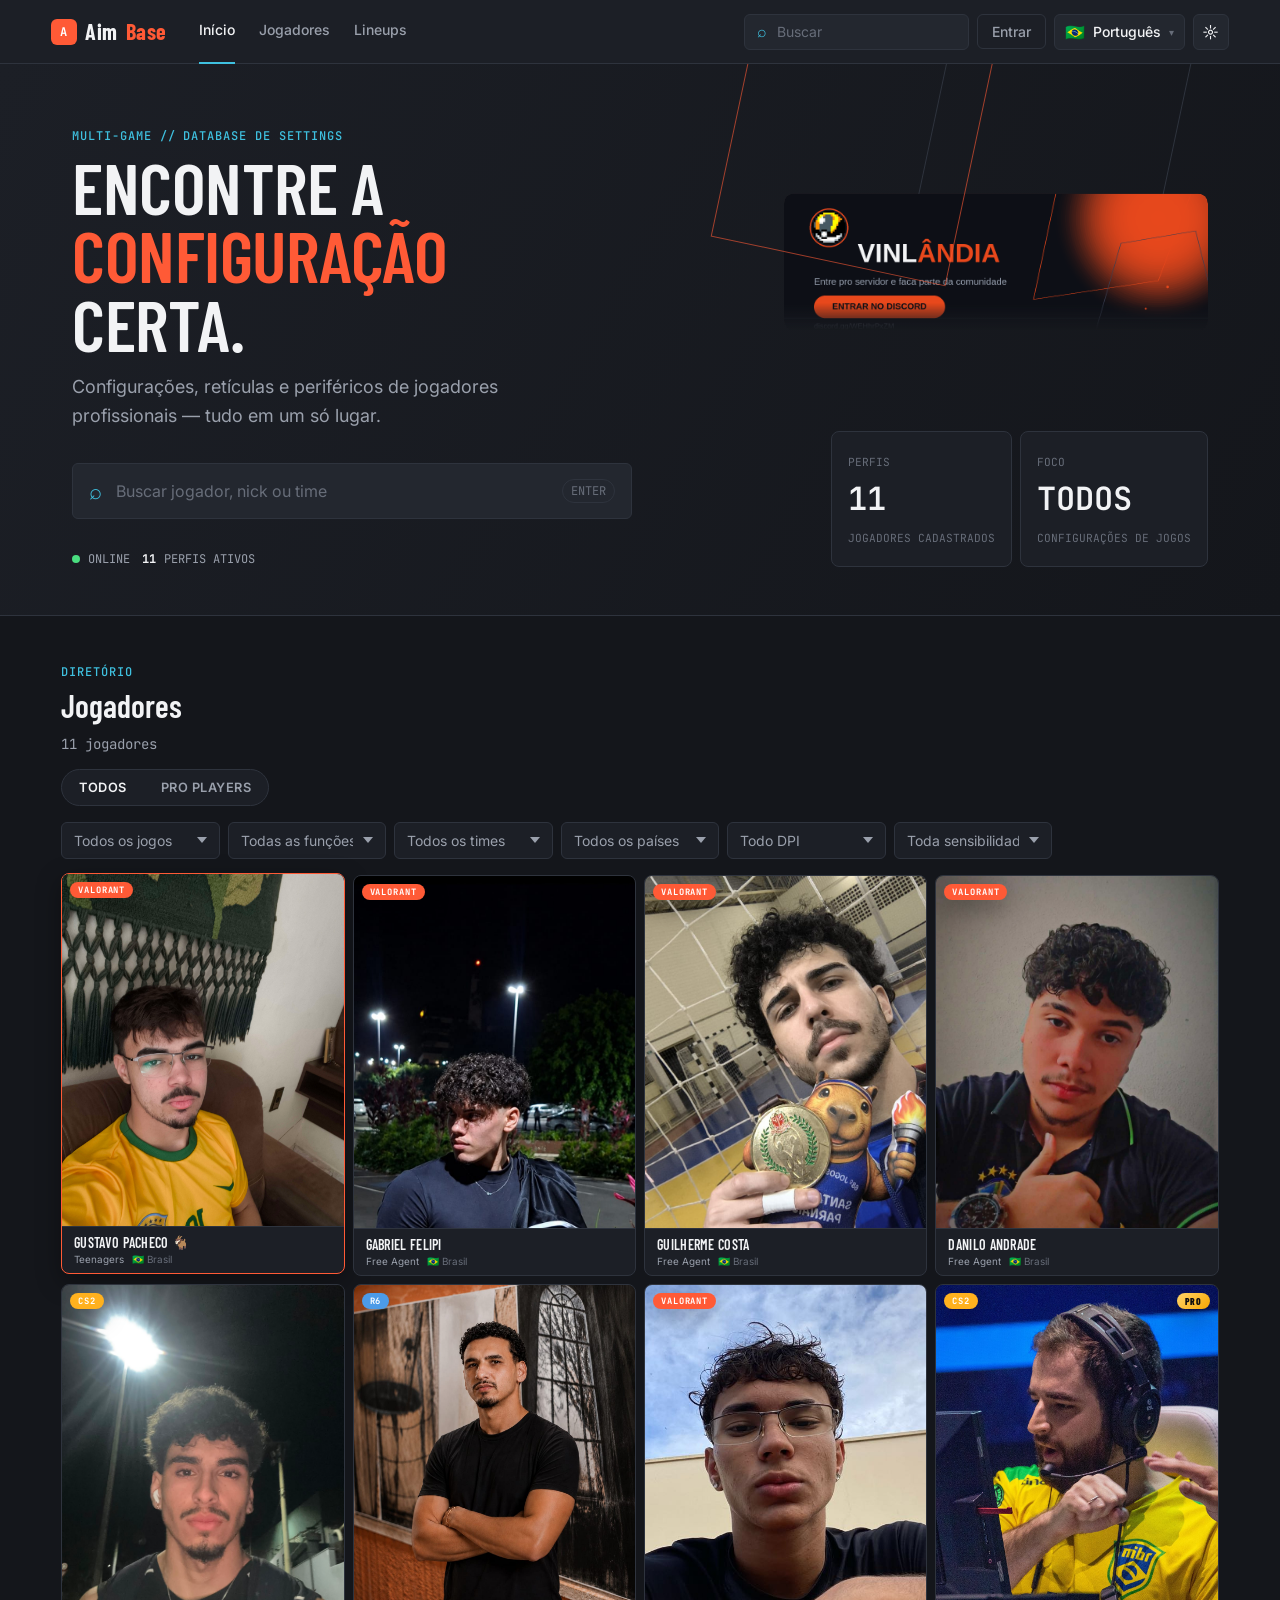
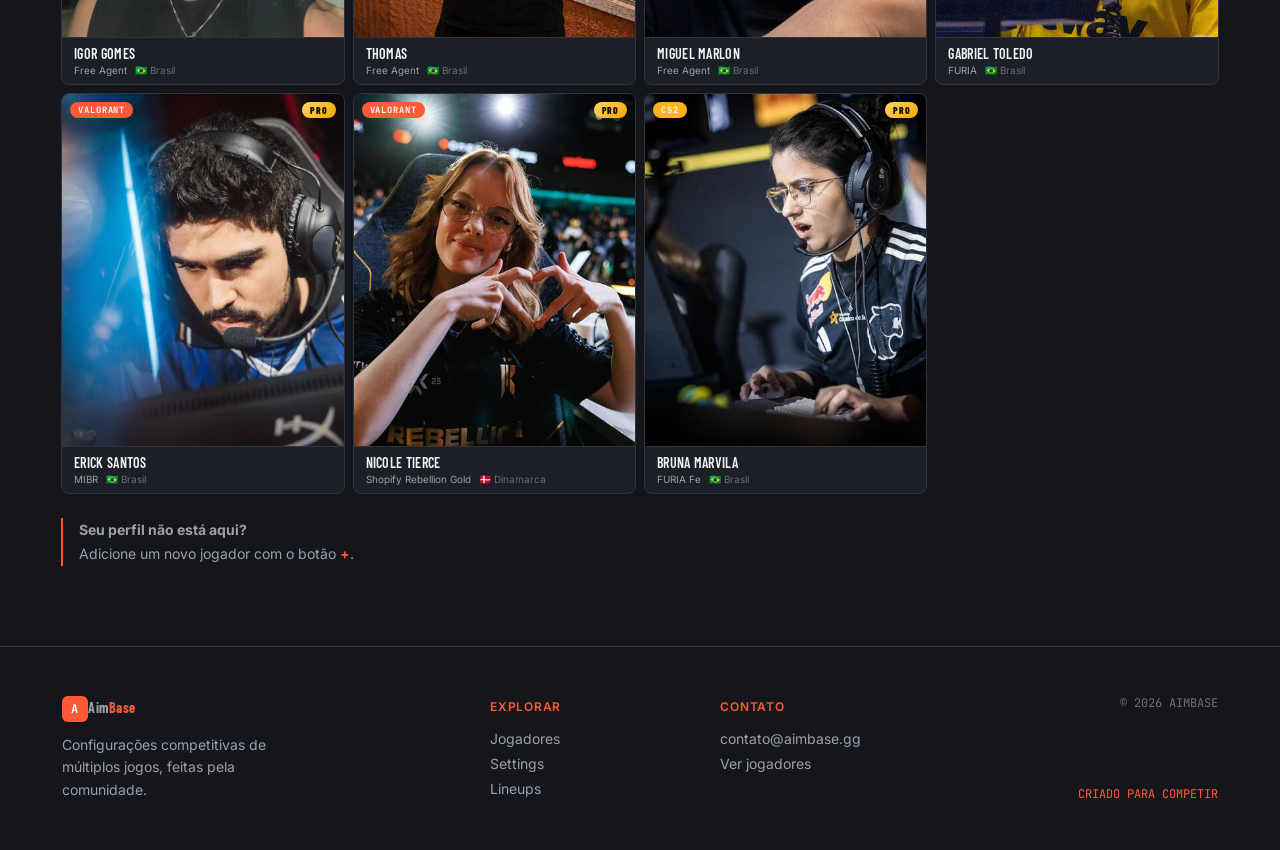
==== index.html @ a7dfc6b7 "seo: metadados sociais, favicon, robots e sitemap - descricao, Open Graph e Twitter Card nas tres pa" ====
<!doctype html>
<html lang="pt-BR">

<head>
  <meta charset="utf-8">
  <meta name="viewport" content="width=device-width, initial-scale=1">
  <title data-i18n="page.indexTitle">AimBase — Configurações</title>
  <meta name="description" content="Configurações, retículas e periféricos dos principais jogadores de VALORANT, CS2 e Rainbow Six, reunidos pela comunidade.">
  <meta name="theme-color" content="#14161B">
  <link rel="icon" href="assets/favicon.svg" type="image/svg+xml">
  <link rel="canonical" href="https://aimbase.gg/">
  <meta property="og:type" content="website">
  <meta property="og:site_name" content="AimBase">
  <meta property="og:title" content="AimBase — Configurações competitivas">
  <meta property="og:description" content="Configurações, retículas e periféricos dos principais jogadores de VALORANT, CS2 e Rainbow Six.">
  <meta property="og:url" content="https://aimbase.gg/">
  <meta property="og:image" content="https://aimbase.gg/assets/final.png">
  <meta name="twitter:card" content="summary_large_image">
  <meta name="twitter:title" content="AimBase — Configurações competitivas">
  <meta name="twitter:description" content="Configurações, retículas e periféricos dos principais jogadores de VALORANT, CS2 e Rainbow Six.">
  <meta name="twitter:image" content="https://aimbase.gg/assets/final.png">
  <link rel="preconnect" href="https://fonts.googleapis.com">
  <link rel="preconnect" href="https://fonts.gstatic.com" crossorigin>
  <link
    href="https://fonts.googleapis.com/css2?family=Barlow+Condensed:wght@500;600;700&family=Inter:wght@400;500;600;700;800&family=JetBrains+Mono:wght@400;500;600&display=swap"
    rel="stylesheet">
  <link rel="stylesheet" href="assets/css/tokens.css">
  <link rel="stylesheet" href="assets/css/base.css">
  <link rel="stylesheet" href="assets/css/layout.css">
  <link rel="stylesheet" href="assets/css/components/buttons.css">
  <link rel="stylesheet" href="assets/css/components/forms.css">
  <link rel="stylesheet" href="assets/css/components/player-card.css">
  <link rel="stylesheet" href="assets/css/components/filters.css">
  <link rel="stylesheet" href="assets/css/components/profile-hero.css">
  <link rel="stylesheet" href="assets/css/components/comments.css">
  <link rel="stylesheet" href="assets/css/components/utility.css">
  <link rel="stylesheet" href="assets/css/components/player-card-fifa.css">
  <link rel="stylesheet" href="assets/css/pages/index.css">
  <link rel="stylesheet" href="assets/css/responsive.css">
  <link rel="stylesheet" href="assets/css/language-switcher.css">
</head>

<body data-page="home" class="dark">
  <header class="site-header">
    <a class="logo" href="#"><span class="logo-dot">A</span>Aim<span>Base</span></a>
    <nav class="top-nav" aria-label="Navegação principal"><a class="active" href="#inicio" data-i18n="nav.home">Início</a><a
        href="#players" data-i18n="nav.players">Jogadores</a><a href="lineups.html" data-i18n="nav.lineups">Lineups</a></nav>
    <div class="header-tools">
      <label class="header-search"><span>⌕</span><input id="playerSearch" type="search"
          data-i18n-placeholder="search.headerPlaceholder" data-i18n-aria-label="search.headerAria" placeholder="Buscar"
          aria-label="Buscar jogador"></label>
      <button class="auth-trigger" id="authTrigger" type="button" data-i18n="auth.login">Entrar</button>
      <button class="auth-logout" id="authLogout" type="button" data-i18n="auth.logout" hidden>Sair</button>
      <div class="lang-switcher" data-lang-switcher>
        <button class="lang-current" type="button" aria-haspopup="listbox" aria-expanded="false"
          data-i18n-aria-label="lang.label" aria-label="Selecionar idioma">
          <span class="lang-flag" aria-hidden="true">🇧🇷</span>
          <span class="lang-name">Português</span>
          <span class="lang-caret" aria-hidden="true">▾</span>
        </button>
        <ul class="lang-menu" role="listbox" data-i18n-aria-label="lang.menuLabel" aria-label="Idiomas disponíveis">
          <li role="none"><button class="lang-option is-active" type="button" role="option" aria-selected="true" data-lang="pt-BR"><span class="lang-flag" aria-hidden="true">🇧🇷</span>Português</button></li>
          <li role="none"><button class="lang-option" type="button" role="option" aria-selected="false" data-lang="en"><span class="lang-flag" aria-hidden="true">🇺🇸</span>English</button></li>
          <li role="none"><button class="lang-option" type="button" role="option" aria-selected="false" data-lang="es"><span class="lang-flag" aria-hidden="true">🇪🇸</span>Español</button></li>
          <li role="none"><button class="lang-option" type="button" role="option" aria-selected="false" data-lang="fr"><span class="lang-flag" aria-hidden="true">🇫🇷</span>Français</button></li>
          <li role="none"><button class="lang-option" type="button" role="option" aria-selected="false" data-lang="de"><span class="lang-flag" aria-hidden="true">🇩🇪</span>Deutsch</button></li>
        </ul>
      </div>
      <button class="theme-toggle" id="themeToggle" type="button" data-i18n-aria-label="theme.label"
        aria-label="Alternar tema">◐</button>
    </div>
  </header>

  <section class="home-hero" id="inicio">
    <div class="hero-mark hero-mark-one"></div>
    <div class="hero-mark hero-mark-two"></div>
    <div class="home-copy">
      <p class="kicker" data-i18n="hero.kicker">MULTI-GAME // DATABASE DE SETTINGS</p>
      <h1><span data-i18n="hero.title.line1">ENCONTRE A</span><br><em data-i18n="hero.title.line2">CONFIGURAÇÃO</em><br><span data-i18n="hero.title.line3">CERTA.</span></h1>
      <p class="home-description" data-i18n="hero.desc">Configurações, retículas e periféricos de jogadores profissionais — tudo em um só lugar.</p>
      <label class="hero-search" for="heroPlayerSearch">
        <span aria-hidden="true">⌕</span>
        <input id="heroPlayerSearch" type="search" data-i18n-placeholder="search.heroPlaceholder"
          data-i18n-aria-label="search.heroAria" placeholder="Buscar jogador, nick ou time"
          aria-label="Buscar perfil de jogador">
        <kbd>ENTER</kbd>
      </label>
    </div>
    <img class="hero-banner" src="assets/final.png" alt="" width="2040" height="660" decoding="async" fetchpriority="high">
    <div class="hero-status"><span class="status-dot"></span> <span data-i18n="hero.statusOnline">ONLINE</span> <b
        id="homePlayerCount">02</b> <span data-i18n="hero.statusProfiles">PERFIS ATIVOS</span></div>
    <div class="home-cards">
      <article><small data-i18n="hero.card.profiles">PERFIS</small><strong id="heroProfileCount">02</strong><span
          data-i18n="hero.card.profilesValue">JOGADORES CADASTRADOS</span>
      </article>
      <article><small data-i18n="hero.card.focus">FOCO</small><strong data-i18n="hero.card.games">ALL</strong><span
          data-i18n="hero.card.focusValue">CONFIGURAÇÕES DE JOGOS</span></article>
    </div>
  </section>

  <main class="layout" id="players">
    <aside class="directory">
      <div class="directory-head">
        <div>
          <p class="kicker" data-i18n="directory.kicker">DIRETÓRIO</p>
          <h2 data-i18n="directory.title">Jogadores</h2>
        </div><button class="add-player" id="openModal" type="button" data-i18n-aria-label="directory.addLabel"
          aria-label="Adicionar jogador">+</button>
      </div>
      <p class="directory-count" id="playerCount">1 jogador</p>
      <div class="pro-tabs" role="tablist" aria-label="Filtrar por categoria">
        <button class="pro-tab is-active" id="tabAll" type="button" data-pro="all" aria-selected="true"
          data-i18n="directory.tabs.all">Todos</button>
        <button class="pro-tab" id="tabPro" type="button" data-pro="pro" aria-selected="false"
          data-i18n="directory.tabs.pro">Pro Players</button>
      </div>
      <div class="player-filters"><select id="gameFilter" data-i18n-aria-label="filter.game" aria-label="Filtrar por jogo">
          <option value="" data-i18n="directory.filters.game">Todos os jogos</option>
          <option value="VALORANT" data-i18n="game.valorant">Valorant</option>
          <option value="Counter-Strike 2" data-i18n="game.cs">Counter-Strike 2</option>
          <option value="Rainbow Six" data-i18n="game.r6">Rainbow Six</option>
        </select><select id="roleFilter" data-i18n-aria-label="filter.role" aria-label="Filtrar por função">
          <option value="" data-i18n="role.all">Todas as funções</option>
          <option data-i18n="role.duelist">Duelista</option>
          <option data-i18n="role.initiator">Iniciador</option>
          <option data-i18n="role.controller">Controlador</option>
          <option data-i18n="role.sentinel">Sentinela</option>
          <option data-i18n="role.csplayer">Player de CS</option>
        </select><select id="teamFilter" data-i18n-aria-label="filter.team" aria-label="Filtrar por time">
          <option value="" data-i18n="team.all">Todos os times</option>
          <option data-i18n="team.freeAgent">Free Agent</option>
        </select><select id="countryFilter" data-i18n-aria-label="filter.country" aria-label="Filtrar por país">
          <option value="" data-i18n="country.all">Todos os países</option>
          <option data-i18n="country.brazil">🇧🇷 Brasil</option>
        </select><select id="dpiFilter" data-i18n-aria-label="filter.dpi" aria-label="Filtrar por DPI">
          <option value="" data-i18n="dpi.all">Todo DPI</option>
          <option value="800" data-i18n="dpi.eightHundred">800 DPI</option>
          <option value="1600" data-i18n="dpi.sixteenHundred">1600 DPI</option>
        </select>        <select id="sensitivityFilter" data-i18n-aria-label="filter.sensitivity"
          aria-label="Filtrar por faixa de sensibilidade">
          <option value="" data-i18n="sens.all">Toda sensibilidade</option>
          <!-- As três faixas NÃO têm data-i18n de propósito: os números no
               rótulo dependem do jogo selecionado, e o apply() do i18n.js
               sobrescreveria o texto. O dono delas é updateSensitivityLabels()
               em script.js, que reage a i18n:changed. -->
          <option value="low">Baixa</option>
          <option value="medium">Média</option>
          <option value="high">Alta</option>
        </select></div>
      <div class="player-list" id="playerList"></div>
      <div class="directory-note"><strong data-i18n="directory.note">Seu perfil não está aqui?</strong><br><span
          data-i18n="directory.noteHint">Adicione um novo jogador com o botão</span> <b>+</b>.</div>
    </aside>

    <section class="content" id="settings">
      <div class="breadcrumb"><span class="bc-path" data-i18n="breadcrumb.players">JOGADORES</span> <span>/</span> VALORANT <span>/</span> <b
          id="crumbName">PACHECO</b></div>
      <article class="profile-card">
        <div class="profile-photo" id="profilePhoto"></div>
        <div class="profile-info">
          <p class="kicker" data-i18n="profile.label">PERFIL DO JOGADOR</p>
          <h1 id="playerName">Gustavo Pacheco</h1>
          <p class="tag" id="playerTag">pacheco#ofGod</p>
          <div class="profile-grid">
            <div><small data-i18n="profile.team">TIME</small><strong id="playerTeam">Free Agent</strong></div>
            <div><small data-i18n="profile.role">FUNÇÃO</small><strong id="playerRole">Duelista</strong></div>
            <div><small data-i18n="profile.country">PAÍS</small><strong id="playerCountry">🇧🇷 Brasil</strong></div>
          </div>
        </div>
        <button class="copy-all" id="copySettings" type="button" data-i18n="profile.copySettings">Copiar settings</button>
      </article>

      <section class="settings-block">
        <div class="section-heading"><span class="section-icon">⌖</span>
          <h2 data-i18n="settings.mouse">Mouse settings</h2>
        </div>
        <div class="mouse-product"><span class="product-icon mouse-shape"></span>
          <div><small data-i18n="settings.productMouse">MOUSE</small><strong id="mouseName">ATK A9 Plus</strong></div><a
            id="mouseLink" href="#" target="_blank" rel="noopener" data-i18n="settings.viewProduct">Ver produto ↗</a>
        </div>
        <div class="data-grid">
          <div><small data-i18n="settings.dpi">DPI</small><strong id="dpi">800</strong></div>
          <div><small data-i18n="settings.sens">SENSIBILIDADE</small><strong id="sensitivity">0.50</strong></div>
          <div><small data-i18n="settings.edpi">eDPI</small><strong id="edpi">400</strong></div>
          <div><small data-i18n="settings.scoped">SCOPED SENS</small><strong id="scopedSensitivity">1.00</strong></div>
        </div>
      </section>

      <section class="settings-block crosshair-block">
        <div class="section-heading"><span class="section-icon">⌖</span>
          <h2 data-i18n="settings.crosshair">Retícula</h2><button class="copy-code" id="crosshairCode" type="button"
            data-i18n="settings.copyCode">Copiar código</button>
        </div>
        <div class="crosshair-preview"><img src="assets/mira.png?v=4" data-i18n-alt="settings.crosshairAlt"
            alt="" id="crosshairImage" loading="lazy" decoding="async">
        </div>
        <code id="crosshairText">0;P;h;0;f;0;0l;4;0o;0;0a;1;0f;0;1b;0</code>
      </section>

      <section class="settings-block" id="gear">
        <div class="section-heading"><span class="section-icon">◫</span>
          <h2 data-i18n="settings.setup">Setup</h2>
        </div>
        <div class="gear-grid"><a class="gear-card" id="keyboardLink" href="#" target="_blank"
            rel="noopener"><small data-i18n="settings.keyboard">TECLADO</small><strong id="keyboardName">Madlions 68
              HE</strong><span data-i18n="settings.viewProduct">Ver produto ↗</span></a><a class="gear-card"
            id="mousepadLink" href="#" target="_blank" rel="noopener"><small
              data-i18n="settings.mousepad">MOUSEPAD</small><strong id="mousepadName">ATK 99G X Soft</strong><span
              data-i18n="settings.viewProduct">Ver produto ↗</span></a><a class="gear-card" id="monitorLink" href="#"
            target="_blank" rel="noopener"><small data-i18n="settings.monitor">MONITOR</small><strong
              id="monitorName">SuperFrame SFP2415</strong><span data-i18n="settings.viewProduct">Ver produto
              ↗</span></a></div>
      </section>
    </section>

  </main>

  <footer class="site-footer">
    <div class="footer-brand"><a class="logo" href="#inicio"><span class="logo-dot">A</span>Aim<span>Base</span></a>
      <p data-i18n="footer.desc">Configurações competitivas de múltiplos jogos, feitas pela comunidade.</p>
    </div>
    <div>
      <h3 data-i18n="footer.explore">Explorar</h3><a href="#players" data-i18n="nav.players">Jogadores</a><a
        href="#settings" data-i18n="footer.settings">Settings</a><a href="lineups.html" data-i18n="nav.lineups">Lineups</a>
    </div>
    <div>
      <h3 data-i18n="footer.contact">Contato</h3><a href="mailto:contato@aimbase.gg">contato@aimbase.gg</a><a
        href="#players" data-i18n="footer.playersLink">Ver jogadores</a>
    </div>
    <div class="footer-credit"><span>© 2026 AIMBASE</span><span data-i18n="footer.credit">CRIADO PARA COMPETIR</span></div>
  </footer>
  <nav class="mobile-nav" aria-label="Navegação mobile"><a href="#inicio"><span>⌂</span><span data-i18n="mobile.home">Início</span></a><a
      href="#players"><span>◫</span><span data-i18n="mobile.players">Players</span></a><a href="#settings"><span>⌖</span><span
        data-i18n="mobile.setup">Setup</span></a><a href="#players"><span>☷</span><span
        data-i18n="mobile.directory">Diretório</span></a></nav>

  <dialog class="player-modal" id="playerModal">
    <form id="playerForm">
      <div class="modal-head">
        <div>
          <p class="kicker" data-i18n="modal.new">NOVO PERFIL</p>
          <h2 data-i18n="modal.title">Adicionar jogador</h2>
        </div><button type="button" class="close-modal" id="closeModal" data-i18n-aria-label="modal.close"
          aria-label="Fechar">×</button>
      </div>
      <div class="form-grid"><label><span data-i18n="modal.game">Jogo</span><select name="game" required><option value="VALORANT" data-i18n="game.valorant">Valorant</option><option value="Counter-Strike 2" data-i18n="game.cs">Counter-Strike 2</option><option value="Rainbow Six" data-i18n="game.r6">Rainbow Six</option></select></label><label><span data-i18n="modal.name">Nome</span><input name="name" required
            data-i18n-placeholder="modal.namePlaceholder" placeholder="Nome do jogador"></label><label><span data-i18n="modal.nick">Nick</span><input name="tag" required
            data-i18n-placeholder="modal.nickPlaceholder" placeholder="nick#tag"></label><label><span data-i18n="modal.team">Time</span><input name="team" value="Free Agent"></label><label><span data-i18n="modal.role">Função</span><input
            name="role" value="Duelista"></label><label><span data-i18n="modal.country">País</span><input name="country"
            value="🇧🇷 Brasil"></label><label><span data-i18n="modal.dpi">DPI</span><input name="dpi" type="number"
            value="800"></label><label><span data-i18n="modal.sens">Sensibilidade</span><input name="sensitivity" type="number" step="0.01"
            value="0.50"></label><label><span data-i18n="modal.mouse">Mouse</span><input name="mouse"
            data-i18n-placeholder="modal.mousePlaceholder" placeholder="Modelo do mouse"></label></div><button
        class="save-player" type="submit" data-i18n="modal.save">Salvar jogador</button>
    </form>
  </dialog>
  <dialog class="auth-modal" id="authModal" aria-labelledby="authTitle">
    <section class="auth-card">
      <button class="auth-close" id="authClose" type="button" data-i18n-aria-label="modal.close"
        aria-label="Fechar">×</button>
      <p class="kicker" id="authKicker" data-i18n="auth.kicker.login">ENTRAR</p>
      <h2 id="authTitle" data-i18n="auth.title.login">ENTRAR</h2>
      <p class="auth-intro" id="authIntro" data-i18n="auth.intro.login">Acesse sua conta para gerenciar seu perfil.</p>
      <form id="authForm">
        <label class="auth-field" id="usernameField" hidden><span>@</span><input id="authUsername" name="username"
            autocomplete="username" data-i18n-placeholder="auth.usernamePlaceholder" data-i18n-aria-label="auth.usernamePlaceholder" placeholder="Username"></label>
        <label class="auth-field"><span>✉</span><input id="authEmail" name="email" type="text" autocomplete="username"
            required data-i18n-placeholder="auth.emailPlaceholder.login" aria-label="E-mail ou username" placeholder="E-mail ou username"></label>
        <label class="auth-field"><span>🔒</span><input id="authPassword" name="password" type="password"
            autocomplete="current-password" required data-i18n-placeholder="auth.passwordPlaceholder" data-i18n-aria-label="auth.passwordPlaceholder" placeholder="Senha"></label>
        <button class="auth-submit" id="authSubmit" type="submit" data-i18n="auth.submit.login">ENTRAR</button>
      </form>
      <div class="auth-divider"><span data-i18n="auth.divider">OU CONTINUE COM</span></div>
      <div class="auth-providers"><button type="button" data-provider="Discord"><b>◉</b> <span data-i18n="auth.provider.discord">Continuar com Discord</span></button><button type="button" data-provider="Google"><b>G</b> <span data-i18n="auth.provider.google">Continuar com Google</span></button></div>
      <div class="auth-footer"><button id="forgotPassword" type="button" data-i18n="auth.forgot">Esqueceu a senha?</button><span id="authSwitchCopy"><span id="authSwitchPrompt" data-i18n="auth.switch.prompt.login">Não tem conta?</span><button id="authSwitch" type="button" data-i18n="auth.switch.action.login">Cadastre-se</button></span></div>
      <p class="auth-message" id="authMessage" role="status"></p>
    </section>
  </dialog>
  <div class="toast" id="toast" role="status"></div>
  <script src="assets/i18n/i18n.js"></script>
  <script src="data.js"></script>
  <script src="shared.js"></script>
  <script src="api.js"></script>
  <script src="assets/js/attributes.js"></script>
  <script src="script.js"></script>
</body>

</html>
---- assets/css/tokens.css ----
/* ============================================================
   AimBase — Design Tokens
   Paleta de marca, tipografia, espaçamento e breakpoints.
   ============================================================ */

/* ----- Paleta (tema escuro padrão) ----- */
:root {
  /* Superfícies */
  --bg-base:        #14161B;
  --bg-surface:      #1C1F26;
  --bg-surface-alt:  #23272F;
  --border-subtle:   #2E333D;

  /* Texto */
  --text-primary:    #F2F3F5;
  --text-secondary:  #9AA0AC;
  --text-muted:      #676D79;

  /* Acentos */
  --accent-primary:  #FF5A36;
  --accent-secondary:#3FC1E0;
  --accent-success:  #4ADE80;
  --accent-danger:   #F87171;

  /* Ciano para foco/links (estado) */
  --focus-ring:      #3FC1E0;

  /* ----- Aliases legados (compat com seletores existentes) ----- */
  --red:        var(--accent-primary);
  --red-dark:   #D84315;
  --ink:        var(--bg-base);
  --panel:      var(--bg-surface);
  --panel-2:    var(--bg-surface-alt);
  --line:       var(--border-subtle);
  --text:       var(--text-primary);
  --muted:      var(--text-secondary);
  --canvas:     var(--bg-base);

  /* ----- Tipografia ----- */
  --font-display: 'Barlow Condensed', 'Oswald', sans-serif;
  --font-sans:    'Inter', Arial, sans-serif;
  --font-mono:    'JetBrains Mono', 'DM Mono', monospace;

  --fs-xs:   0.75rem;
  --fs-sm:   0.875rem;
  --fs-base: 1rem;
  --fs-lg:   1.125rem;
  --fs-xl:   1.5rem;
  --fs-2xl:  2rem;
  --fs-3xl:  2.75rem;

  /* ----- Espaçamento (escala de 4px) ----- */
  --space-1: 4px;
  --space-2: 8px;
  --space-3: 12px;
  --space-4: 16px;
  --space-5: 24px;
  --space-6: 32px;
  --space-7: 48px;
  --space-8: 64px;

  /* ----- Radii ----- */
  --radius-card:   8px;
  --radius-btn:    6px;
  --radius-badge:  999px;
  --radius-input:  6px;

  /* ----- Elevação (sutil e funcional) ----- */
  --shadow-card:     0 1px 0 var(--border-subtle);
  --shadow-card-hov: 0 8px 24px rgba(0,0,0,.35);
  --shadow-modal:    0 28px 80px rgba(0,0,0,.6);

  /* ----- Transições ----- */
  --t-fast: 150ms ease;
  --t-med:  250ms ease;

  /* ----- Breakpoints ----- */
  --bp-sm: 480px;
  --bp-md: 768px;
  --bp-lg: 1024px;
  --bp-xl: 1280px;
}

/* ----- Modo claro ----- */
body:not(.dark) {
  --bg-base:        #F4F5F7;
  --bg-surface:     #FFFFFF;
  --bg-surface-alt: #EDEFF3;
  --border-subtle:  #D8DBE0;

  --text-primary:   #16181D;
  --text-secondary: #4B525E;
  --text-muted:     #6B7280;

  --accent-primary: #E2481F;
  --accent-secondary:#0F9BC4;
  --accent-danger:  #DC2626;
  --focus-ring:     #0F9BC4;

  --red:      var(--accent-primary);
  --ink:      var(--bg-base);
  --panel:    var(--bg-surface);
  --panel-2:  var(--bg-surface-alt);
  --line:     var(--border-subtle);
  --text:     var(--text-primary);
  --muted:    var(--text-secondary);
  --canvas:   var(--bg-base);

  --shadow-card:     0 1px 2px rgba(0,0,0,.06);
  --shadow-card-hov: 0 8px 24px rgba(0,0,0,.12);
  --shadow-modal:    0 28px 80px rgba(0,0,0,.25);
}
---- assets/css/base.css ----
/* ============================================================
   AimBase — Base
   Reset, tipografia base, elementos globais, acessibilidade.
   ============================================================ */

*,
*::before,
*::after {
  box-sizing: border-box;
}

html {
  scroll-behavior: smooth;
  -webkit-text-size-adjust: 100%;
  /* compensa o header sticky (top: 0) ao usar âncoras como #players */
  scroll-padding-top: 96px;
}

body {
  margin: 0;
  background: var(--bg-base);
  color: var(--text-primary);
  font-family: var(--font-sans);
  font-size: var(--fs-base);
  line-height: 1.6;
  -webkit-font-smoothing: antialiased;
}

h1, h2, h3, h4 {
  margin: 0;
  font-family: var(--font-display);
  font-weight: 600;
  line-height: 1.1;
  color: var(--text-primary);
}

p {
  margin: 0;
}

a {
  color: var(--accent-secondary);
  text-decoration: none;
}

a:hover {
  color: var(--accent-primary);
}

/* ----- Foco visível customizado (acessibilidade) ----- */
:focus-visible {
  outline: 2px solid var(--focus-ring);
  outline-offset: 2px;
  border-radius: var(--radius-btn);
}

button,
input,
select,
textarea {
  font-family: inherit;
  font-size: inherit;
}

img,
video {
  max-width: 100%;
  display: block;
}

code {
  font-family: var(--font-mono);
}

/* Texto corrido limitado ao line-length confortável */
.text-flow {
  max-width: 65ch;
}

/* ----- Utilidade compartilhada: kicker/label de seção ----- */
.kicker {
  font: 500 0.75rem var(--font-mono);
  color: var(--accent-secondary);
  text-transform: uppercase;
  letter-spacing: 0.08em;
  margin: 0 0 var(--space-2);
}

/* ----- prefers-reduced-motion ----- */
@media (prefers-reduced-motion: reduce) {
  *,
  *::before,
  *::after {
    animation-duration: 0.001ms !important;
    animation-iteration-count: 1 !important;
    transition-duration: 0.001ms !important;
    scroll-behavior: auto !important;
  }
}
---- assets/css/layout.css ----
/* ============================================================
   AimBase — Layout
   Containers, header, footer, navegação, grids de página.
   ============================================================ */

/* ----- Containers ----- */
.layout {
  max-width: 1260px;
  margin: 0 auto;
  padding: var(--space-7) clamp(18px, 4vw, 52px) var(--space-7);
  display: flex;
  flex-direction: column;
  gap: var(--space-6);
}

.profile-layout {
  max-width: 1100px;
  margin: 0 auto;
  padding: var(--space-6) clamp(18px, 4vw, 45px) var(--space-7);
}

/* ----- Header ----- */
.site-header {
  height: 64px;
  background: var(--bg-surface);
  border-bottom: 1px solid var(--border-subtle);
  display: flex;
  align-items: center;
  padding: 0 clamp(18px, 4vw, 64px);
  gap: var(--space-6);
  position: sticky;
  top: 0;
  z-index: 20;
}

.logo {
  color: var(--text-primary);
  font-family: var(--font-display);
  font-weight: 700;
  font-size: 22px;
  letter-spacing: 0.5px;
  text-decoration: none;
  display: inline-flex;
  align-items: center;
  gap: var(--space-2);
}

.logo span:not(.logo-dot) {
  color: var(--accent-primary);
}

.logo-dot {
  display: inline-grid;
  place-items: center;
  width: 26px;
  height: 26px;
  background: var(--accent-primary);
  color: #fff;
  font: 700 12px var(--font-mono);
  border-radius: var(--radius-btn);
}

/* ----- Nav ----- */
.top-nav {
  display: flex;
  align-items: center;
  gap: var(--space-5);
  height: 100%;
}

.top-nav a {
  display: grid;
  place-items: center;
  text-decoration: none;
  color: var(--text-secondary);
  font-weight: 500;
  font-size: var(--fs-sm);
  height: 64px;
  border-bottom: 2px solid transparent;
}

.top-nav a.active,
.top-nav a:hover {
  color: var(--text-primary);
  border-color: var(--accent-secondary);
}

.header-tools {
  margin-left: auto;
  display: flex;
  align-items: center;
  gap: var(--space-2);
}

/* ----- Header search ----- */
.header-search {
  height: 36px;
  width: 225px;
  display: flex;
  align-items: center;
  gap: var(--space-2);
  padding: 0 var(--space-3);
  border: 1px solid var(--border-subtle);
  border-radius: var(--radius-input);
  background: var(--bg-surface-alt);
  color: var(--accent-secondary);
  transition: border-color var(--t-fast);
}

.header-search:focus-within {
  border-color: var(--focus-ring);
}

.header-search input {
  width: 100%;
  border: 0;
  background: transparent;
  outline: 0;
  color: var(--text-primary);
  font-size: var(--fs-sm);
}

.header-search input::placeholder {
  color: var(--text-muted);
}

/* ----- Botões de tema/adição ----- */
.theme-toggle,
.add-player,
.close-modal {
  border: 1px solid var(--border-subtle);
  background: var(--bg-surface-alt);
  color: var(--text-primary);
  cursor: pointer;
  border-radius: var(--radius-btn);
}

.theme-toggle {
  width: 36px;
  height: 36px;
}

/* ----- Footer ----- */
.site-footer {
  border-top: 1px solid var(--border-subtle);
  background: var(--bg-base);
  padding: var(--space-7) max(20px, calc((100% - 1156px) / 2));
  display: grid;
  grid-template-columns: 2fr 1fr 1fr 1.35fr;
  gap: var(--space-6);
}

.footer-brand p {
  max-width: 250px;
  color: var(--text-secondary);
  font-size: var(--fs-sm);
  line-height: 1.6;
  margin: var(--space-3) 0 0;
}

.site-footer h3 {
  font: 600 0.75rem var(--font-sans);
  color: var(--accent-primary);
  letter-spacing: 0.06em;
  text-transform: uppercase;
  margin: 4px 0 var(--space-3);
}

.site-footer a {
  display: block;
  width: max-content;
  max-width: 100%;
  color: var(--text-secondary);
  font-size: var(--fs-sm);
  line-height: 1.8;
}

.site-footer a:hover {
  color: var(--text-primary);
}

.footer-credit {
  display: flex;
  flex-direction: column;
  justify-content: space-between;
  align-items: flex-end;
  color: var(--text-muted);
  font: 400 0.75rem var(--font-mono);
  text-align: right;
}

.footer-credit span:last-child {
  color: var(--accent-primary);
}

/* ----- Mobile nav ----- */
.mobile-nav {
  display: none;
}

/* ----- Breadcrumb ----- */
.breadcrumb {
  font: 500 0.75rem var(--font-mono);
  color: var(--text-muted);
  text-transform: uppercase;
  letter-spacing: 0.05em;
}

.breadcrumb span {
  color: var(--border-subtle);
  margin: 0 6px;
}

.breadcrumb b {
  color: var(--text-primary);
  font-weight: 500;
}

.back-link {
  display: inline-block;
  color: var(--text-secondary);
  font-size: var(--fs-sm);
  margin-bottom: var(--space-4);
}

.back-link:hover {
  color: var(--accent-primary);
}
---- assets/css/components/buttons.css ----
/* ============================================================
   AimBase — Botões
   ============================================================ */

/* Botão primário (CTA principal) — usa accent de forma moderada */
.btn,
.hero-cta,
.copy-all,
.save-player,
.auth-submit,
.comment-form button,
.copy-code {
  display: inline-flex;
  align-items: center;
  justify-content: center;
  gap: var(--space-2);
  border: 0;
  border-radius: var(--radius-btn);
  padding: 10px 16px;
  cursor: pointer;
  font-family: var(--font-sans);
  font-weight: 600;
  font-size: var(--fs-sm);
  text-transform: uppercase;
  letter-spacing: 0.04em;
  transition: background-color var(--t-fast), border-color var(--t-fast), transform var(--t-fast);
}

.btn { background: var(--bg-surface-alt); color: var(--text-primary); }

.btn-primary,
.hero-cta,
.copy-all,
.save-player,
.auth-submit {
  background: var(--accent-primary);
  color: #fff;
}

.btn-primary:hover,
.hero-cta:hover,
.copy-all:hover,
.save-player:hover,
.auth-submit:hover {
  background: #E2481F;
}

.btn-danger {
  background: transparent;
  border: 1px solid var(--accent-danger);
  color: var(--accent-danger);
}

.btn:hover {
  filter: brightness(1.08);
}

.btn:active,
.hero-cta:active,
.copy-all:active {
  transform: translateY(1px);
}
---- assets/css/components/forms.css ----
/* ============================================================
   AimBase — Formulários
   Inputs, select, textarea, campos de autenticação.
   ============================================================ */

.form-grid {
  display: grid;
  gap: var(--space-4);
}

.form-grid label {
  display: grid;
  gap: var(--space-1);
  font-size: var(--fs-sm);
  font-weight: 500;
  color: var(--text-secondary);
}

.form-grid input,
.form-grid select,
.auth-field input,
.comment-form input,
.comment-form textarea,
.admin-form input,
.admin-form select,
.admin-form textarea {
  width: 100%;
  border: 1px solid var(--border-subtle);
  background: var(--bg-surface-alt);
  color: var(--text-primary);
  padding: 10px 12px;
  border-radius: var(--radius-input);
  font-size: var(--fs-sm);
  outline: none;
  transition: border-color var(--t-fast), box-shadow var(--t-fast);
}

textarea {
  resize: vertical;
}

.form-grid input:focus,
.form-grid select:focus,
.auth-field:focus-within,
.comment-form input:focus,
.comment-form textarea:focus,
.admin-form input:focus,
.admin-form select:focus,
.admin-form textarea:focus {
  border-color: var(--focus-ring);
  box-shadow: 0 0 0 3px rgba(63, 193, 224, 0.15);
}

.form-field-error {
  color: var(--accent-danger);
  font-size: var(--fs-xs);
  margin-top: 4px;
}

/* ----- Modal de autenticação ----- */
.auth-modal,
.player-modal {
  width: min(100% - 30px, 440px);
  margin: auto;
  padding: 0;
  border: 1px solid var(--border-subtle);
  border-radius: var(--radius-card);
  background: var(--bg-surface);
  color: var(--text-primary);
  box-shadow: var(--shadow-modal);
}

.auth-modal::backdrop,
.player-modal::backdrop {
  background: rgba(0, 0, 0, 0.7);
  backdrop-filter: blur(4px);
}

.auth-card {
  position: relative;
  padding: var(--space-6);
}

.auth-close,
.close-modal {
  position: absolute;
  right: var(--space-3);
  top: var(--space-3);
  width: 32px;
  height: 32px;
  border: 1px solid var(--border-subtle);
  background: transparent;
  color: var(--text-secondary);
  font-size: 18px;
  line-height: 1;
  cursor: pointer;
  border-radius: var(--radius-btn);
}

.auth-close:hover,
.close-modal:hover {
  color: var(--text-primary);
  border-color: var(--focus-ring);
}

.auth-card h2,
.modal-head h2 {
  margin: 0;
  font-size: var(--fs-2xl);
  font-weight: 600;
}

.auth-field {
  display: flex;
  align-items: center;
  border: 1px solid var(--border-subtle);
  border-radius: var(--radius-input);
  background: var(--bg-surface-alt);
  transition: border-color var(--t-fast);
}

.auth-field span {
  width: 42px;
  color: var(--accent-secondary);
  text-align: center;
  font-size: 16px;
}

.auth-field input {
  border: 0;
  background: transparent;
  padding-left: 0;
}

.auth-divider {
  display: flex;
  align-items: center;
  gap: var(--space-3);
  margin: var(--space-5) 0 var(--space-3);
  color: var(--text-muted);
  font-size: var(--fs-xs);
}

.auth-divider::before,
.auth-divider::after {
  content: "";
  flex: 1;
  height: 1px;
  background: var(--border-subtle);
}

.auth-providers {
  display: grid;
  gap: var(--space-2);
}

.auth-providers button {
  display: flex;
  align-items: center;
  justify-content: center;
  gap: var(--space-2);
  border: 1px solid var(--border-subtle);
  background: transparent;
  color: var(--text-secondary);
  padding: 11px;
  border-radius: var(--radius-btn);
  cursor: pointer;
  font-size: var(--fs-sm);
}

.auth-providers button:hover {
  border-color: var(--focus-ring);
  color: var(--text-primary);
}

.auth-providers button b {
  color: var(--accent-secondary);
  font-weight: 700;
}

.auth-providers button[data-provider]::after {
  content: "em breve";
  font-size: var(--fs-xs);
  color: var(--text-muted);
  border: 1px solid var(--border-subtle);
  border-radius: var(--radius-badge);
  padding: 1px 8px;
}

.auth-footer {
  margin-top: var(--space-4);
  font-size: var(--fs-sm);
  color: var(--text-secondary);
}

.auth-footer button {
  border: 0;
  background: transparent;
  color: var(--accent-secondary);
  cursor: pointer;
  font-size: var(--fs-sm);
}

.auth-message[role="status"] {
  margin-top: var(--space-3);
  font-size: var(--fs-sm);
  color: var(--accent-danger);
}

/* ----- Modal de novo jogador ----- */
.player-modal form {
  padding: var(--space-6);
  display: grid;
  gap: var(--space-5);
}

.modal-head {
  display: flex;
  justify-content: space-between;
  align-items: flex-start;
  gap: var(--space-4);
}

.modal-head .close-modal {
  position: static;
  flex: none;
}
---- assets/css/components/player-card.css ----
/* ============================================================
   AimBase — Player Card (grid da página inicial)
   ============================================================ */

.player-list {
  display: grid;
  grid-template-columns: 1fr;
  gap: var(--space-2);
}

.player-row {
  display: flex;
  align-items: center;
  gap: var(--space-4);
  width: 100%;
  text-align: left;
  border: 1px solid var(--border-subtle);
  background: var(--bg-surface);
  border-radius: var(--radius-card);
  padding: var(--space-3) var(--space-4);
  cursor: pointer;
  color: var(--text-primary);
  transition: border-color var(--t-fast), background-color var(--t-fast), box-shadow var(--t-fast);
}

.player-row:hover,
.player-row.active {
  border-color: var(--accent-secondary);
  background: var(--bg-surface-alt);
  box-shadow: var(--shadow-card-hov);
}

.player-avatar {
  width: 44px;
  height: 44px;
  flex: none;
  border-radius: var(--radius-card);
  object-fit: cover;
  background: var(--bg-surface-alt);
}

.player-initials {
  display: grid;
  place-items: center;
  font: 600 1rem var(--font-display);
  color: var(--accent-secondary);
}

.player-row strong {
  display: block;
  font-family: var(--font-display);
  font-weight: 600;
  font-size: var(--fs-lg);
  color: var(--text-primary);
}

.player-row small {
  display: block;
  color: var(--text-secondary);
  font-size: var(--fs-sm);
}

/* ============================================================
   Home Card (página inicial) — foto maior com logo/game, nome
   sobreposto e rodapé com time + país. Cor da moldura por jogo.
   ============================================================ */
.home-card {
  position: relative;
  display: block;
  width: 100%;
  text-align: left;
  border: 1px solid var(--border-subtle);
  border-radius: var(--radius-card);
  background: var(--bg-surface);
  padding: 0;
  overflow: hidden;
  cursor: pointer;
  color: var(--text-primary);
  transition: transform var(--t-fast), box-shadow var(--t-fast), border-color var(--t-fast);
}

.home-card:hover,
.home-card.active {
  transform: translateY(-2px);
  box-shadow: var(--shadow-card-hov);
  border-color: var(--fifa-frame, var(--accent-secondary));
}

.home-card[data-game="VALORANT"] { --fifa-frame: var(--accent-primary); }
.home-card[data-game="Counter-Strike 2"] { --fifa-frame: #FFB11E; }
.home-card[data-game="Rainbow Six"] { --fifa-frame: #4C9BE8; }

/* Foto horizontal (ex.: Tardus) — centraliza no card para não cortar de forma agressiva */
.home-card[data-game="Rainbow Six"] .home-card__photo {
  object-position: center;
  object-fit: cover;
}

.home-card__media {
  position: relative;
  aspect-ratio: 4 / 5;
  overflow: hidden;
  background: var(--bg-surface-alt);
}

.home-card__photo {
  display: block;
  width: 100%;
  height: 100%;
  object-fit: cover;
  object-position: center top;
}

.home-card__initials {
  display: grid;
  place-items: center;
  font: 700 var(--fs-3xl) var(--font-display);
  color: var(--fifa-frame, var(--accent-secondary));
  opacity: 0.85;
}

/* Badge do jogo sobreposto na foto (canto superior esquerdo) */
.home-card__badge {
  position: absolute;
  top: var(--space-2);
  left: var(--space-2);
  z-index: 1;
  font: 700 0.55rem var(--font-mono);
  letter-spacing: 0.1em;
  text-transform: uppercase;
  color: #fff;
  background: var(--fifa-frame, var(--accent-secondary));
  border-radius: var(--radius-badge);
  padding: 2px 8px;
  box-shadow: var(--shadow-card-hov);
}

/* Badge "PRO" para pro players (canto superior direito) */
.home-card__pro {
  position: absolute;
  top: var(--space-2);
  right: var(--space-2);
  z-index: 1;
  font: 800 0.6rem var(--font-display);
  letter-spacing: 0.08em;
  text-transform: uppercase;
  color: #0b0b0f;
  background: linear-gradient(135deg, #ffd469, #f7a600);
  border-radius: var(--radius-badge);
  padding: 2px 8px;
  box-shadow: var(--shadow-card-hov);
}

/* Rodapé: nome + time + país, tudo no fluxo (sem sobreposição) */
.home-card__body {
  padding: var(--space-2) var(--space-3);
  border-top: 1px solid var(--border-subtle);
}

.home-card__name {
  display: block;
  font: 600 var(--fs-sm) var(--font-display);
  line-height: 1.1;
  text-transform: uppercase;
  letter-spacing: 0.3px;
  color: var(--text-primary);
  overflow: hidden;
  text-overflow: ellipsis;
  white-space: nowrap;
}

.home-card__meta {
  display: flex;
  align-items: center;
  gap: var(--space-2);
  min-width: 0;
  color: var(--text-secondary);
  font-size: 0.62rem;
  margin-top: 3px;
}

.home-card__team {
  display: inline-flex;
  align-items: center;
  gap: 6px;
  min-width: 0;
  overflow: hidden;
  text-overflow: ellipsis;
  white-space: nowrap;
}

.home-card__team-logo {
  width: 15px;
  height: 15px;
  flex: none;
  object-fit: contain;
  border-radius: 3px;
}

.home-card__country {
  flex: none;
  color: var(--text-muted);
}

/* ----- Estados: empty ----- */
.player-empty {
  color: var(--text-secondary);
  border: 1px dashed var(--border-subtle);
  border-radius: var(--radius-card);
  padding: var(--space-6);
  text-align: center;
  font-size: var(--fs-sm);
}

.player-empty button {
  border: 0;
  background: transparent;
  color: var(--accent-secondary);
  cursor: pointer;
  text-decoration: underline;
  font-size: var(--fs-sm);
}

@keyframes skeleton {
  0% { background-position: 100% 0; }
  100% { background-position: -100% 0; }
}
---- assets/css/components/filters.css ----
/* ============================================================
   AimBase — Filtros do diretório
   ============================================================ */

.directory {
  padding-bottom: var(--space-6);
}

.directory-head {
  display: flex;
  align-items: flex-start;
  justify-content: space-between;
  gap: var(--space-4);
  margin-bottom: var(--space-3);
}

.directory-head h2 {
  font-size: var(--fs-2xl);
  font-weight: 600;
}

.directory-count {
  color: var(--text-secondary);
  font: 400 0.875rem var(--font-mono);
  margin-bottom: var(--space-4);
}

.pro-tabs {
  display: inline-flex;
  gap: 6px;
  background: var(--bg-surface);
  border: 1px solid var(--border-subtle);
  border-radius: 999px;
  padding: 3px;
  margin-bottom: var(--space-4);
}

.pro-tab {
  appearance: none;
  border: 0;
  background: transparent;
  color: var(--text-secondary);
  font: 600 0.8rem var(--font-sans);
  letter-spacing: 0.04em;
  text-transform: uppercase;
  padding: 7px 14px;
  border-radius: 999px;
  cursor: pointer;
  transition: background var(--t-fast), color var(--t-fast);
}

.pro-tab:hover {
  color: var(--text-primary);
}

.pro-tab.is-active {
  background: var(--accent);
  color: var(--accent-contrast);
}

.player-filters {
  display: grid;
  grid-template-columns: repeat(auto-fill, minmax(150px, 1fr));
  gap: var(--space-2);
  margin-bottom: var(--space-4);
}

.player-filters select {
  width: 100%;
  appearance: none;
  -webkit-appearance: none;
  border: 1px solid var(--border-subtle);
  background: var(--bg-surface) url("data:image/svg+xml,%3Csvg xmlns='http://www.w3.org/2000/svg' width='10' height='6'%3E%3Cpath d='M0 0l5 6 5-6z' fill='%239AA0AC'/%3E%3C/svg%3E") no-repeat right 12px center;
  color: var(--text-secondary);
  padding: 9px 32px 9px 12px;
  border-radius: var(--radius-input);
  font-family: var(--font-sans);
  font-size: var(--fs-sm);
  cursor: pointer;
  outline: none;
  transition: border-color var(--t-fast), color var(--t-fast);
}

.player-filters select:hover {
  color: var(--text-primary);
}

.player-filters select:focus {
  border-color: var(--focus-ring);
}

.player-filters select option {
  background: var(--bg-surface);
  color: var(--text-primary);
}

.directory-note {
  color: var(--text-secondary);
  font-size: var(--fs-sm);
  margin-top: var(--space-5);
}
---- assets/css/components/profile-hero.css ----
/* ============================================================
   AimBase — Hero e seções do perfil do jogador
   ============================================================ */

/* ----- Hero compacto ----- */
.profile-card {
  position: relative;
  overflow: hidden;
  border: 1px solid var(--border-subtle);
  border-radius: var(--radius-card);
  background: linear-gradient(110deg, var(--bg-surface) 0%, var(--bg-surface-alt) 100%);
  padding: var(--space-6);
  display: grid;
  grid-template-columns: 132px 1fr auto;
  gap: var(--space-5);
  align-items: center;
}

.profile-photo {
  width: 132px;
  height: 164px;
  border-radius: var(--radius-card);
  background-size: cover;
  background-position: center;
  background-color: var(--bg-surface-alt);
}

.profile-info h1 {
  font-size: var(--fs-3xl);
  font-weight: 600;
  line-height: 1;
  margin-bottom: var(--space-1);
}

.profile-info .tag {
  color: var(--accent-secondary);
  font: 500 var(--fs-sm) var(--font-mono);
  margin-bottom: var(--space-4);
}

.profile-grid {
  display: flex;
  gap: var(--space-6);
}

.profile-grid > div small,
.player-meta small {
  display: block;
  color: var(--text-muted);
  font: 400 var(--fs-xs) var(--font-mono);
  text-transform: uppercase;
  margin-bottom: 2px;
}

.profile-grid > div strong,
.player-meta strong {
  font-size: var(--fs-sm);
  color: var(--text-primary);
}

.profile-team-logo {
  width: 18px;
  height: 18px;
  object-fit: contain;
  vertical-align: -3px;
  margin-right: 6px;
  border-radius: 4px;
}

/* ----- Meta (jogo, agente, redes) ----- */
.player-meta {
  display: flex;
  align-items: center;
  gap: var(--space-6);
  padding: var(--space-4);
  border: 1px solid var(--border-subtle);
  border-top: 0;
  border-radius: 0 0 var(--radius-card) var(--radius-card);
  background: var(--bg-surface-alt);
}

.player-social {
  display: flex;
  gap: var(--space-2);
  margin-left: auto;
  flex-wrap: wrap;
}

.player-social a {
  display: inline-flex;
  align-items: center;
  gap: 6px;
  border: 1px solid var(--border-subtle);
  background: var(--bg-surface);
  color: var(--text-primary);
  padding: 6px 10px;
  border-radius: var(--radius-badge);
  font-size: var(--fs-sm);
}

.player-social a:hover {
  border-color: var(--accent-secondary);
}

.player-social img {
  width: 15px;
  height: 15px;
  object-fit: contain;
}

/* ----- Blocos de seção ----- */
.settings-block {
  border: 1px solid var(--border-subtle);
  border-radius: var(--radius-card);
  background: var(--bg-surface);
  padding: var(--space-5);
  margin-top: var(--space-4);
}

.section-heading {
  display: flex;
  align-items: center;
  justify-content: space-between;
  gap: var(--space-4);
  margin-bottom: var(--space-4);
}

.section-heading h2 {
  font-size: var(--fs-xl);
  font-weight: 600;
}

.section-icon {
  color: var(--accent-secondary);
  margin-right: var(--space-2);
}

/* ----- Tabela de dados (mono) ----- */
.data-grid {
  display: grid;
  grid-template-columns: repeat(4, 1fr);
  border: 1px solid var(--border-subtle);
  border-radius: var(--radius-card);
  overflow: hidden;
}

.data-grid > div {
  padding: var(--space-4);
  border-right: 1px solid var(--border-subtle);
}

.data-grid > div:last-child {
  border-right: 0;
}

.data-grid small {
  display: block;
  color: var(--text-muted);
  font: 400 var(--fs-xs) var(--font-mono);
  text-transform: uppercase;
  margin-bottom: var(--space-1);
}

.data-grid strong {
  font: 600 var(--fs-xl) var(--font-mono);
  color: var(--text-primary);
}

/* ----- Retícula ----- */
.crosshair-preview {
  background: var(--bg-base);
  border: 1px solid var(--border-subtle);
  border-radius: var(--radius-card);
  padding: var(--space-5);
  display: flex;
  justify-content: center;
  margin-bottom: var(--space-4);
}

.crosshair-preview img {
  max-height: 120px;
  object-fit: contain;
}

.crosshair-block code {
  display: block;
  background: var(--bg-base);
  border: 1px solid var(--border-subtle);
  border-radius: var(--radius-input);
  padding: var(--space-3) var(--space-4);
  color: var(--accent-secondary);
  font-size: var(--fs-sm);
  word-break: break-all;
}

/* ----- Periféricos (Setup) ----- */
.gear-grid,
.product-grid {
  display: grid;
  gap: var(--space-3);
}

.gear-grid {
  grid-template-columns: repeat(auto-fill, minmax(180px, 1fr));
}

.gear-card {
  display: block;
  border: 1px solid var(--border-subtle);
  background: var(--bg-surface-alt);
  border-radius: var(--radius-card);
  padding: var(--space-4);
  color: var(--text-primary);
  transition: border-color var(--t-fast), transform var(--t-fast);
}

.gear-card:hover {
  border-color: var(--accent-secondary);
  transform: translateY(-2px);
}

.gear-card small {
  display: block;
  color: var(--text-muted);
  font: 400 var(--fs-xs) var(--font-mono);
  text-transform: uppercase;
  margin-bottom: var(--space-1);
}

.gear-card strong {
  display: block;
  font-size: var(--fs-sm);
  margin-bottom: var(--space-2);
}

.gear-card span {
  color: var(--accent-secondary);
  font-size: var(--fs-sm);
}

/* ----- Vídeo / PC ----- */
.video-settings-grid {
  display: grid;
  grid-template-columns: repeat(auto-fill, minmax(180px, 1fr));
  border: 1px solid var(--border-subtle);
  border-radius: var(--radius-card);
  overflow: hidden;
}

.video-settings-grid > div {
  padding: var(--space-4);
  border-right: 1px solid var(--border-subtle);
  border-bottom: 1px solid var(--border-subtle);
}

.video-settings-grid small {
  display: block;
  color: var(--text-muted);
  font: 400 var(--fs-xs) var(--font-mono);
  margin-bottom: var(--space-1);
}

.video-settings-grid strong {
  font-size: var(--fs-sm);
  color: var(--text-primary);
}

.pc-specs .product-grid {
  grid-template-columns: repeat(auto-fill, minmax(220px, 1fr));
}

.product-card {
  padding: 0 var(--space-4) var(--space-4);
}

.product-photo {
  display: flex;
  align-items: center;
  justify-content: center;
  height: 130px;
  margin: 0 calc(-1 * var(--space-4)) var(--space-3);
  background: var(--bg-base);
  border-bottom: 1px solid var(--border-subtle);
  border-radius: var(--radius-card) var(--radius-card) 0 0;
  overflow: hidden;
}

.product-photo img {
  width: 100%;
  height: 100%;
  object-fit: contain;
  padding: var(--space-3);
}

/* ----- Clips ----- */
.clips-grid {
  display: grid;
  grid-template-columns: repeat(auto-fit, minmax(260px, 1fr));
  gap: var(--space-4);
}

.clip-card {
  border: 1px solid var(--border-subtle);
  background: var(--bg-surface-alt);
  border-radius: var(--radius-card);
  padding: var(--space-2);
}

.clip-card video {
  width: 100%;
  display: block;
  background: #000;
  border-radius: calc(var(--radius-card) - 4px);
}

.clip-card.clip-portrait video {
  aspect-ratio: 9 / 16;
  object-fit: cover;
}

.clip-card.clip-landscape video {
  aspect-ratio: 16 / 9;
  object-fit: cover;
}

.clip-card small {
  display: block;
  color: var(--text-muted);
  font: 400 0.75rem var(--font-mono);
  text-transform: uppercase;
  margin-top: var(--space-2);
  padding: 0 var(--space-1);
}

.clip-mobile-only {
  display: none;
}

/* ============================================================
   Hero do perfil: carta | informações lado a lado (desktop).
   Só ativa o grid de 2 colunas quando o jogador tem carta
   personalizada (.has-card). Sem ela, fica empilhado como antes.
   ============================================================ */
.player-hero {
  display: grid;
  grid-template-columns: 1fr;
  gap: var(--space-6);
  align-items: start;
  margin-bottom: var(--space-6);
}

.player-hero.has-card {
  grid-template-columns: minmax(0, 340px) 1fr;
}

.player-hero__card {
  min-width: 0;
}

.player-hero__card > * {
  width: 100%;
}

/* Coluna de informações herda os estilos de .profile-card já existentes. */
.player-hero__info {
  min-width: 0;
}

/* ----- Ações (Copiar settings / Ver carta completa) ----- */
.profile-actions {
  display: flex;
  flex-wrap: wrap;
  gap: var(--space-3);
  margin-top: var(--space-4);
}

.profile-actions .btn,
.profile-actions .copy-all {
  flex: 0 0 auto;
}

/* Botão "Ver carta completa" — variante secundária/clara sobre o card */
.view-card-btn {
  background: var(--bg-surface-alt);
  color: var(--text-primary);
  border: 1px solid var(--border-subtle);
}

.view-card-btn:hover {
  border-color: var(--accent-secondary);
  color: var(--text-primary);
  background: var(--bg-surface-alt);
  filter: none;
}

/* Garante que o atributo `hidden` esconda o botão (p/ jogadores sem carta) */
.view-card-btn[hidden] {
  display: none;
}

/* ============================================================
   Modal da carta completa (lightbox)
   ============================================================ */
.card-modal {
  width: min(96vw, 560px);
  max-width: none;
  padding: 0;
  border: 1px solid var(--border-subtle);
  border-radius: var(--radius-card);
  background: var(--bg-base);
  box-shadow: var(--shadow-modal);
}

.card-modal::backdrop {
  background: rgba(0, 0, 0, 0.8);
  backdrop-filter: blur(4px);
}

.card-modal__body {
  padding: var(--space-4);
  display: flex;
  justify-content: center;
}

.card-modal .card-modal__close {
  position: absolute;
  right: var(--space-3);
  top: var(--space-3);
  z-index: 1;
}
---- assets/css/components/comments.css ----
/* ============================================================
   AimBase — Comentários
   ============================================================ */

.comments-section {
  display: grid;
  grid-template-columns: 260px minmax(0, 1fr);
  gap: var(--space-6);
  border-top: 1px solid var(--border-subtle);
  padding: var(--space-6) 0 0;
  margin: var(--space-4) 0 var(--space-7);
}

/* A seção de comentários é inserida fora do .profile-layout (via JS),
   então alinhamos à mesma largura do conteúdo do perfil. */
.comments-section.profile-comments {
  max-width: 1100px;
  margin-left: auto;
  margin-right: auto;
  padding: var(--space-6) clamp(18px, 4vw, 45px) var(--space-7);
}

.comments-intro h2 {
  font-size: var(--fs-2xl);
  font-weight: 600;
  margin-bottom: var(--space-2);
}

.comments-intro > p:last-child {
  color: var(--text-secondary);
  font-size: var(--fs-sm);
  line-height: 1.6;
}

.comments-panel {
  border: 1px solid var(--border-subtle);
  background: var(--bg-surface);
  border-radius: var(--radius-card);
  padding: var(--space-4);
}

.comment-form {
  display: flex;
  gap: var(--space-4);
  border-bottom: 1px solid var(--border-subtle);
  padding-bottom: var(--space-4);
}

.comment-fields {
  flex: 1;
  display: grid;
  gap: var(--space-2);
}

.comment-form textarea {
  min-height: 72px;
}

.comment-form button {
  align-self: flex-end;
}

.comment-list {
  display: grid;
  gap: 0;
}

.comment-item {
  display: grid;
  grid-template-columns: 38px 1fr;
  gap: var(--space-3);
  padding: var(--space-4) 0;
  border-bottom: 1px solid var(--border-subtle);
}

.comment-item:last-child {
  border-bottom: 0;
}

.comment-avatar {
  width: 38px;
  height: 38px;
  display: grid;
  place-items: center;
  background: var(--bg-surface-alt);
  color: var(--accent-secondary);
  font: 600 0.75rem var(--font-mono);
  border-radius: var(--radius-badge);
}

.comment-item strong {
  font-size: var(--fs-sm);
  color: var(--text-primary);
}

.comment-item time {
  font: 400 0.75rem var(--font-mono);
  color: var(--text-muted);
  margin-left: var(--space-2);
}

.comment-item p {
  margin-top: var(--space-1);
  color: var(--text-secondary);
  font-size: var(--fs-sm);
  line-height: 1.6;
  max-width: 65ch;
}

.empty-comments {
  color: var(--text-muted);
  font-size: var(--fs-sm);
  padding: var(--space-5) 0;
}
---- assets/css/components/utility.css ----
/* ============================================================
   AimBase — Componentes utilitários / extras
   ============================================================ */

/* ----- Toast ----- */
.toast {
  position: fixed;
  right: var(--space-4);
  bottom: var(--space-4);
  z-index: 99;
  max-width: 340px;
  border: 1px solid var(--border-subtle);
  background: var(--bg-surface-alt);
  color: var(--text-primary);
  padding: 12px 16px;
  border-radius: var(--radius-card);
  font-size: var(--fs-sm);
  box-shadow: var(--shadow-modal);
  opacity: 0;
  transform: translateY(8px);
  transition: opacity var(--t-med), transform var(--t-med);
  pointer-events: none;
}

.toast.show {
  opacity: 1;
  transform: none;
}

/* ----- Marcas decorativas do hero ----- */
.hero-mark {
  position: absolute;
  width: 240px;
  height: 240px;
  border: 1px solid var(--border-subtle);
  transform: rotate(12deg);
}

.hero-mark-one {
  right: 8%;
  top: -70px;
}

.hero-mark-two {
  right: 24%;
  top: -40px;
  border-color: var(--accent-primary);
  opacity: 0.6;
}

/* ----- Botões do header de sessão ----- */
.auth-trigger,
.auth-logout {
  border: 1px solid var(--border-subtle);
  background: transparent;
  color: var(--text-secondary);
  cursor: pointer;
  padding: 8px 14px;
  border-radius: var(--radius-btn);
  font-size: var(--fs-sm);
  font-weight: 500;
  transition: border-color var(--t-fast), color var(--t-fast);
}

.auth-trigger:hover,
.auth-logout:hover,
.auth-trigger.active {
  border-color: var(--accent-primary);
  color: var(--text-primary);
}

/* ----- Botão "+" de adicionar ----- */
.add-player {
  width: 40px;
  height: 40px;
  font-size: 20px;
  line-height: 1;
  color: var(--text-primary);
}

.add-player:hover {
  border-color: var(--accent-primary);
  color: var(--accent-primary);
}

/* ----- Mouse product (na home) ----- */
.mouse-product {
  display: flex;
  align-items: center;
  gap: var(--space-4);
  border: 1px solid var(--border-subtle);
  background: var(--bg-surface-alt);
  border-radius: var(--radius-card);
  padding: var(--space-4);
  margin-bottom: var(--space-4);
}

.product-icon {
  display: grid;
  place-items: center;
  width: 44px;
  height: 44px;
  flex: none;
  border-radius: var(--radius-card);
}

.mouse-shape {
  width: 96px;
  height: 54px;
  background:
    linear-gradient(var(--accent-secondary), var(--accent-secondary)) center no-repeat;
  -webkit-mask: repeating-linear-gradient(90deg, #000 0 2px, transparent 2px 5px);
  mask: repeating-linear-gradient(90deg, #000 0 2px, transparent 2px 5px);
  opacity: 0.9;
}

.mouse-product small {
  display: block;
  color: var(--text-muted);
  font: 400 var(--fs-xs) var(--font-mono);
  text-transform: uppercase;
  margin-bottom: 2px;
}

.mouse-product a {
  margin-left: auto;
  font-size: var(--fs-sm);
}

/* ----- Nota do diretório ----- */
.directory-note {
  color: var(--text-secondary);
  font-size: var(--fs-sm);
  line-height: 1.7;
  margin-top: var(--space-5);
  border-left: 2px solid var(--accent-primary);
  padding-left: var(--space-4);
}

.directory-note b {
  color: var(--accent-primary);
}

/* ----- 404: jogador não encontrado (player.html) ----- */
.profile-not-found {
  text-align: center;
  border: 1px solid var(--border-subtle);
  background: var(--bg-surface-alt);
  border-radius: var(--radius-card);
  padding: var(--space-7) var(--space-5);
}

.profile-not-found__code {
  font: 800 clamp(3rem, 12vw, 5.5rem) var(--font-display);
  line-height: 1;
  color: var(--accent-primary);
  margin: 0 0 var(--space-3);
}

.profile-not-found h1 {
  font: 700 var(--fs-2xl) var(--font-display);
  text-transform: uppercase;
  letter-spacing: 0.02em;
  margin: 0 0 var(--space-3);
}

.profile-not-found__body {
  color: var(--text-secondary);
  margin: 0 auto var(--space-4);
  max-width: 44ch;
}

.profile-not-found__slug {
  display: inline-block;
  font: 400 var(--fs-sm) var(--font-mono);
  color: var(--text-muted);
  background: var(--bg-base);
  border: 1px solid var(--border-subtle);
  border-radius: var(--radius-btn);
  padding: 6px 12px;
  margin: 0 0 var(--space-5);
  max-width: 100%;
  overflow-wrap: anywhere;
}

.profile-not-found .btn {
  display: inline-block;
}

/* ----- Estado vazio da lista ----- */
#playerList .directory-count {
  color: var(--text-secondary);
  border: 1px dashed var(--border-subtle);
  border-radius: var(--radius-card);
  padding: var(--space-6);
  text-align: center;
  font: 400 var(--fs-sm) var(--font-sans);
}
---- assets/css/components/player-card-fifa.css ----
/* ============================================================
   AimBase — Player Card estilo "FIFA" (carta colecionável FPS)
   Componente único com modificador --lg (perfil) e variante
   por jogo via data-game (cor da moldura).
   ============================================================ */

.fifa-card {
  position: relative;
  display: flex;
  flex-direction: column;
  width: 100%;
  border: 2px solid var(--fifa-frame, var(--accent-primary));
  background: var(--bg-surface);
  border-radius: var(--radius-card);
  padding: var(--space-4);
  color: var(--text-primary);
  text-align: left;
  cursor: pointer;
  font-family: var(--font-sans);
  transition: transform var(--t-fast), box-shadow var(--t-fast), border-color var(--t-fast);
}

/* Moldura sólida: cor por jogo (sem gradiente/foil) */
.fifa-card[data-game="VALORANT"],
.fifa-card[data-game="Valorant"] { --fifa-frame: var(--accent-primary); }

.fifa-card[data-game="Counter-Strike 2"],
.fifa-card[data-game="CS2"],
.fifa-card[data-game="cs2"] { --fifa-frame: var(--accent-secondary); }

.fifa-card:hover,
.fifa-card.active {
  transform: translateY(-3px);
  box-shadow: var(--shadow-card-hov);
}

/* Corneta decorativa de "tag" no topo */
.fifa-card::before {
  content: "";
  position: absolute;
  top: 0;
  right: 0;
  border-left: 22px solid transparent;
  border-top: 22px solid var(--fifa-frame);
  border-bottom-left-radius: var(--radius-card);
  opacity: 0.35;
}

/* ----- Cabeçalho: overall + role + jogo ----- */
.fifa-card__head {
  display: flex;
  align-items: flex-start;
  justify-content: space-between;
  gap: var(--space-3);
}

.fifa-card__overall {
  font: 700 var(--fs-2xl) var(--font-mono);
  line-height: 1;
  color: var(--fifa-frame);
}

.fifa-card__head-meta {
  display: flex;
  flex-direction: column;
  align-items: flex-end;
  gap: var(--space-1);
  min-width: 0;
}

.fifa-card__role {
  font: 600 0.65rem var(--font-mono);
  letter-spacing: 0.08em;
  text-transform: uppercase;
  color: var(--text-secondary);
  overflow: hidden;
  text-overflow: ellipsis;
  white-space: nowrap;
}

.fifa-card__game {
  font: 700 0.6rem var(--font-mono);
  letter-spacing: 0.1em;
  text-transform: uppercase;
  color: var(--fifa-frame);
  border: 1px solid var(--fifa-frame);
  border-radius: var(--radius-badge);
  padding: 1px 8px;
}

/* ----- Avatar / centro ----- */
.fifa-card__avatar {
  display: grid;
  place-items: center;
  width: 100%;
  height: 150px;
  margin: var(--space-4) 0;
  overflow: hidden;
  border-radius: var(--radius-card);
  background:
    linear-gradient(180deg, transparent 60%, var(--bg-surface-alt) 100%),
    var(--bg-surface-alt);
}

.fifa-card__avatar img {
  width: 100%;
  height: 100%;
  object-fit: cover;
  object-position: top center;
}

.fifa-card__avatar .fifa-card__initials {
  font: 700 var(--fs-3xl) var(--font-display);
  color: var(--fifa-frame);
  opacity: 0.85;
}

/* ----- Nome / time / país ----- */
.fifa-card__body {
  text-align: left;
}

.fifa-card__name {
  font: 700 var(--fs-base) var(--font-display);
  line-height: 1.1;
  text-transform: uppercase;
  letter-spacing: 0.3px;
  margin: 0;
}

.fifa-card__meta {
  font: 500 0.7rem var(--font-sans);
  color: var(--text-secondary);
  margin-top: 2px;
}

/* ----- Rodapé: atributos (grid) ----- */
.fifa-card__stats {
  display: grid;
  grid-template-columns: repeat(4, 1fr);
  gap: var(--space-2);
  margin-top: var(--space-4);
  border-top: 1px solid var(--border-subtle);
  padding-top: var(--space-3);
}

.fifa-card__stat {
  text-align: left;
}

.fifa-card__stat-value {
  font: 600 1rem var(--font-mono);
  line-height: 1;
  color: var(--text-primary);
}

.fifa-card__stat-label {
  display: block;
  font: 400 0.55rem var(--font-mono);
  letter-spacing: 0.06em;
  text-transform: uppercase;
  color: var(--text-muted);
  margin-top: 3px;
}

/* Trashtalk: separado, destaque de acento (coluna própria) */
.fifa-card__trash {
  margin-top: var(--space-3);
  border: 1px solid var(--border-subtle);
  border-left: 3px solid var(--fifa-frame);
  border-radius: var(--radius-btn);
  padding: var(--space-2) var(--space-3);
  display: flex;
  align-items: baseline;
  justify-content: space-between;
  background: var(--bg-surface-alt);
}

.fifa-card__trash .fifa-card__stat-value {
  color: var(--fifa-frame);
  font-size: var(--fs-lg);
}

.fifa-card__trash .fifa-card__stat-label {
  margin-top: 0;
}

/* ============================================================
   Modificador --lg (versão perfil, peça central do topo)
   ============================================================ */
.fifa-card--lg {
  display: grid;
  grid-template-columns: 150px minmax(0, 1fr) auto;
  grid-template-rows: auto 1fr;
  gap: var(--space-5);
  align-items: center;
  padding: var(--space-6);
  cursor: default;
}

.fifa-card--lg::before {
  display: none;
}

.fifa-card--lg .fifa-card__head {
  grid-column: 1 / -1;
  grid-row: 1;
  align-items: center;
}

.fifa-card--lg .fifa-card__avatar {
  grid-column: 1;
  grid-row: 2 / span 2;
  height: 200px;
  margin: 0;
}

.fifa-card--lg .fifa-card__initials {
  font-size: 4.5rem;
}

.fifa-card--lg .fifa-card__body {
  grid-column: 2;
  grid-row: 2;
}

.fifa-card--lg .fifa-card__name {
  font-size: var(--fs-2xl);
}

.fifa-card--lg .fifa-card__meta {
  font-size: var(--fs-sm);
}

.fifa-card--lg .fifa-card__stats {
  grid-column: 2;
  grid-row: 3;
  margin-top: 0;
  max-width: 420px;
}

.fifa-card--lg .fifa-card__trash {
  grid-column: 2;
  grid-row: 4;
  max-width: 420px;
}

/* ============================================================
   Variante --img: carta personalizada pronta em uma única imagem
   (ex.: Gustavo Pacheco). Usada apenas no perfil (hero médio e
   modal grande). Mantém a proporção original (object-fit: contain)
   e NÃO define o tamanho do container/grid: dimensiona-se pela
   largura do pai (max-width controlado pelo contexto).
   ============================================================ */
.fifa-card--img {
  display: block;
  width: 100%;
  padding: 0;
  border: 0;
  background: #000;
  border-radius: var(--radius-card);
  aspect-ratio: 1120 / 1440;
}

.fifa-card--img::before {
  display: none;
}

.fifa-card--img img {
  display: block;
  width: 100%;
  height: 100%;
  object-fit: contain;
  object-position: center;
}

/* No hero do perfil: carta em tamanho médio, centralizado na coluna. */
#fifaCard .fifa-card--img {
  max-width: 300px;
  margin-inline: auto;
}

/* No modal: carta em tamanho grande, sem cortar. */
.card-modal .fifa-card--img {
  max-width: min(88vw, 480px);
  max-height: calc(100vh - 140px);
  margin-inline: auto;
}
---- assets/css/pages/index.css ----
/* ============================================================
   AimBase — Página inicial (index.html)
   ============================================================ */

/* ----- Hero compacto e alinhado à esquerda (catálogo) ----- */
.home-hero {
  position: relative;
  overflow: hidden;
  background: linear-gradient(120deg, var(--bg-surface) 0%, var(--bg-base) 100%);
  border-bottom: 1px solid var(--border-subtle);
  padding: var(--space-8) clamp(20px, 6vw, 72px) var(--space-7);
}

.home-copy {
  max-width: 680px;
}

.home-copy h1 {
  font-size: clamp(3rem, 7vw, 4.5rem);
  line-height: 0.95;
  letter-spacing: -0.5px;
  text-transform: uppercase;
  margin-bottom: var(--space-4);
}

.home-copy h1 em {
  font-style: normal;
  color: var(--accent-primary);
}

.home-description {
  max-width: 480px;
  color: var(--text-secondary);
  font-size: var(--fs-lg);
  line-height: 1.6;
  margin-bottom: var(--space-6);
}

/* ----- Banner do hero (vinlândia) ----- */
.hero-banner {
  position: absolute;
  z-index: 5;
  top: 36%;
  right: clamp(20px, 6vw, 72px);
  width: min(calc(100% - 680px - 2 * clamp(20px, 6vw, 72px) - var(--space-6)), 640px);
  max-width: 100%;
  height: auto;
  aspect-ratio: 2040 / 660;
  transform: translateY(-50%);
  border-radius: 10px;
  box-shadow: 0 20px 60px rgba(232, 72, 28, 0.25), 0 0 40px rgba(232, 72, 28, 0.15);
  -webkit-mask-image: linear-gradient(180deg, #000 0%, #000 80%, transparent 100%);
  mask-image: linear-gradient(180deg, #000 0%, #000 80%, transparent 100%);
  transition: transform var(--t-med), box-shadow var(--t-med);
}

.hero-banner:hover {
  transform: translateY(-50%) scale(1.02);
  box-shadow: 0 24px 70px rgba(232, 72, 28, 0.35), 0 0 50px rgba(232, 72, 28, 0.25);
}

/* Profundidade: uma das linhas decorativas fica à frente do banner */
.hero-mark-two {
  z-index: 6;
}

/* ----- Busca do hero ----- */
.hero-search {
  width: min(100%, 560px);
  height: 56px;
  display: flex;
  align-items: center;
  gap: var(--space-3);
  padding: 0 var(--space-4);
  border: 1px solid var(--border-subtle);
  border-radius: var(--radius-input);
  background: var(--bg-surface-alt);
  transition: border-color var(--t-fast), box-shadow var(--t-fast);
}

.hero-search:focus-within {
  border-color: var(--focus-ring);
  box-shadow: 0 0 0 3px rgba(63, 193, 224, 0.15);
}

.hero-search span {
  color: var(--accent-secondary);
  font-size: 22px;
  line-height: 1;
}

.hero-search input {
  flex: 1;
  min-width: 0;
  border: 0;
  outline: 0;
  background: transparent;
  color: var(--text-primary);
  font-size: var(--fs-base);
}

.hero-search input::placeholder {
  color: var(--text-muted);
}

.hero-search kbd {
  border: 1px solid var(--border-subtle);
  color: var(--text-muted);
  padding: 3px 8px;
  border-radius: var(--radius-badge);
  font: 400 var(--fs-xs) var(--font-mono);
}

/* ----- Status e cards do hero ----- */
.hero-status {
  display: flex;
  align-items: center;
  gap: var(--space-2);
  color: var(--text-secondary);
  font: 400 0.75rem var(--font-mono);
  margin-top: var(--space-6);
}

.hero-status b {
  color: var(--text-primary);
  margin-left: var(--space-1);
}

.status-dot {
  width: 8px;
  height: 8px;
  border-radius: var(--radius-badge);
  background: var(--accent-success);
}

.home-cards {
  position: absolute;
  right: clamp(20px, 6vw, 72px);
  bottom: var(--space-7);
  display: flex;
  gap: var(--space-2);
}

.home-cards article {
  min-width: 130px;
  border: 1px solid var(--border-subtle);
  background: var(--bg-surface);
  border-radius: var(--radius-card);
  padding: var(--space-4);
}

.home-cards small,
.home-cards span {
  font: 400 0.7rem var(--font-mono);
  color: var(--text-muted);
  text-transform: uppercase;
}

.home-cards strong {
  font: 600 var(--fs-2xl) var(--font-mono);
  color: var(--text-primary);
  display: block;
  margin: var(--space-1) 0;
}

/* ----- Diretório / conteúdo principal ----- */
.content {
  display: grid;
  gap: var(--space-4);
}

.profile-layout .content {
  gap: var(--space-4);
}

/* Na página inicial o bloco de perfil embutido fica oculto:
   a navegação leva o usuário para player.html (data-page="profile"). */
body[data-page="home"] .content {
  display: none;
}
---- assets/css/responsive.css ----
/* ============================================================
   AimBase — Responsivo
   Breakpoints: 480 (mobile), 768 (tablet), 1024 (desktop),
   1280 (wide). Ordem: mobile-first overrides via min-width.
   ============================================================ */

/* ---------- ≥ 480px ---------- */
@media (min-width: 480px) {
  .form-grid,
  .gear-grid {
    grid-template-columns: repeat(2, 1fr);
  }
}

/* ---------- ≥ 768px ---------- */
@media (min-width: 768px) {
  .player-list {
    grid-template-columns: repeat(2, 1fr);
  }

  .clip-mobile-only {
    display: none;
  }

  .clips-grid {
    grid-template-columns: repeat(auto-fit, minmax(300px, 1fr));
  }
}

/* ---------- ≥ 1024px ---------- */
@media (min-width: 1024px) {
  .player-list {
    grid-template-columns: repeat(4, 1fr);
  }

  .data-grid {
    grid-template-columns: repeat(4, 1fr);
  }
}

/* ---------- ≥ 1280px ---------- */
@media (min-width: 1280px) {
  .player-list {
    grid-template-columns: repeat(4, 1fr);
  }
}

/* ============================================================
   Overrides mobile-first (max-width) — desktops antes, depois telas estreitas
   ============================================================ */

/* ---------- ≤ 1024px ---------- */
@media (max-width: 1024px) {
  .home-cards {
    display: none;
  }

  .hero-banner {
    display: none;
  }

  .profile-card {
    grid-template-columns: 110px 1fr;
  }

  .profile-card .copy-all {
    grid-column: 1 / -1;
    justify-self: start;
  }

  .data-grid {
    grid-template-columns: repeat(2, 1fr);
  }

  .video-settings-grid {
    grid-template-columns: repeat(2, 1fr);
  }
}

/* ---------- ≤ 768px ---------- */
@media (max-width: 768px) {
  .site-header {
    height: 56px;
    gap: var(--space-3);
  }

  .top-nav,
  .header-search {
    display: none;
  }

  .mobile-nav {
    display: flex;
    position: fixed;
    left: 0;
    right: 0;
    bottom: 0;
    z-index: 30;
    background: var(--bg-surface);
    border-top: 1px solid var(--border-subtle);
    justify-content: space-around;
  }

  .mobile-nav a {
    flex: 1;
    display: flex;
    flex-direction: column;
    align-items: center;
    gap: 2px;
    padding: 10px 0 12px;
    color: var(--text-secondary);
    font-size: 0.7rem;
    border-top: 2px solid transparent;
  }

  .mobile-nav a.active,
  .mobile-nav a:hover {
    color: var(--accent-secondary);
    border-color: var(--accent-secondary);
  }

  .mobile-nav a span {
    color: var(--accent-secondary);
    font-size: 16px;
  }

  .layout {
    padding-bottom: calc(var(--space-7) + 64px);
  }

  .site-footer {
    grid-template-columns: 1fr 1fr;
    gap: var(--space-5);
    padding-bottom: calc(var(--space-7) + 64px);
  }

  .footer-credit {
    grid-column: 1 / -1;
    flex-direction: row;
    justify-content: space-between;
    text-align: left;
  }

  .clip-desktop-only {
    display: none !important;
  }

  .clip-mobile-only {
    display: block !important;
  }

  .clips-grid {
    grid-template-columns: 1fr;
  }

  .comments-section {
    grid-template-columns: 1fr;
    gap: var(--space-4);
  }

  /* Clips profissionais: desktop fica oculto, mobile visível */
  .profile-comments {
    border-top: 1px solid var(--border-subtle);
    padding-top: var(--space-5);
  }

  /* Cartão FIFA versão perfil: empilha em coluna no mobile */
  .fifa-card--lg {
    grid-template-columns: 96px minmax(0, 1fr);
    grid-template-rows: auto auto auto auto;
    gap: var(--space-4);
    padding: var(--space-5);
  }

  .fifa-card--lg .fifa-card__head {
    grid-column: 1 / -1;
    grid-row: 1;
  }

  .fifa-card--lg .fifa-card__avatar {
    grid-column: 1;
    grid-row: 2 / span 2;
    height: 120px;
  }

  .fifa-card--lg .fifa-card__initials {
    font-size: 2.6rem;
  }

  .fifa-card--lg .fifa-card__body {
    grid-column: 2;
    grid-row: 2;
  }

  .fifa-card--lg .fifa-card__name {
    font-size: var(--fs-xl);
  }

  .fifa-card--lg .fifa-card__stats {
    grid-column: 2;
    grid-row: 3;
  }

  .fifa-card--lg .fifa-card__trash {
    grid-column: 1 / -1;
    grid-row: 4;
    max-width: none;
  }

  /* Hero do perfil: empilha (carta em cima, informações embaixo) */
  .player-hero.has-card {
    grid-template-columns: 1fr;
  }

  .player-hero__card {
    display: flex;
    justify-content: center;
  }

  .card-modal {
    width: min(94vw, 420px);
  }
}

/* ---------- ≤ 480px ---------- */
@media (max-width: 480px) {
  .home-copy h1 {
    font-size: 2.5rem;
  }

  .profile-card {
    grid-template-columns: 88px 1fr;
    gap: var(--space-3);
    padding: var(--space-4);
  }

  .profile-photo {
    width: 88px;
    height: 112px;
  }

  .profile-grid {
    flex-wrap: wrap;
    gap: var(--space-3);
  }

  .player-meta {
    flex-wrap: wrap;
    gap: var(--space-3);
  }

  .player-social {
    margin-left: 0;
  }

  .data-grid {
    grid-template-columns: 1fr 1fr;
  }

  .gear-grid {
    grid-template-columns: 1fr;
  }

  .form-grid {
    grid-template-columns: 1fr;
  }
}
---- assets/css/language-switcher.css ----
/* ============================================================
   AimBase — Language switcher
   Dropdown de idiomas (bandeira + nome), acessível e responsivo.
   ============================================================ */

.lang-switcher {
  position: relative;
  display: inline-block;
}

.lang-current {
  display: inline-flex;
  align-items: center;
  gap: var(--space-2);
  height: 36px;
  padding: 0 10px;
  border: 1px solid var(--border-subtle);
  background: var(--bg-surface-alt);
  color: var(--text-primary);
  font: 500 var(--fs-sm) var(--font-sans);
  border-radius: var(--radius-btn);
  cursor: pointer;
  transition: border-color var(--t-fast), background-color var(--t-fast);
}

.lang-current:hover,
.lang-current[aria-expanded="true"] {
  border-color: var(--focus-ring);
}

.lang-flag {
  font-size: 16px;
  line-height: 1;
}

.lang-name {
  white-space: nowrap;
}

.lang-caret {
  color: var(--text-muted);
  font-size: 10px;
  transition: transform var(--t-fast);
}

.lang-switcher.is-open .lang-caret {
  transform: rotate(180deg);
}

.lang-menu {
  position: absolute;
  top: calc(100% + 8px);
  right: 0;
  z-index: 40;
  min-width: 178px;
  margin: 0;
  padding: var(--space-1);
  list-style: none;
  background: var(--bg-surface);
  border: 1px solid var(--border-subtle);
  border-radius: var(--radius-card);
  box-shadow: var(--shadow-card-hov);
  opacity: 0;
  visibility: hidden;
  transform: translateY(-4px);
  transition: opacity var(--t-fast), transform var(--t-fast), visibility var(--t-fast);
}

.lang-switcher.is-open .lang-menu {
  opacity: 1;
  visibility: visible;
  transform: none;
}

.lang-option {
  display: flex;
  align-items: center;
  gap: var(--space-2);
  width: 100%;
  padding: 8px 10px;
  border: 0;
  background: transparent;
  color: var(--text-secondary);
  font: 500 var(--fs-sm) var(--font-sans);
  text-align: left;
  border-radius: var(--radius-btn);
  cursor: pointer;
  transition: background-color var(--t-fast), color var(--t-fast);
}

.lang-option:hover {
  background: var(--bg-surface-alt);
  color: var(--text-primary);
}

.lang-option.is-active {
  color: var(--accent-primary);
  font-weight: 700;
}

/* Breadcrumb: spans de tradução e de conteúdo não devem herdar o estilo
   do separador (.breadcrumb span), que é cinza com margem lateral. */
.breadcrumb .bc-path,
.breadcrumb .bc-game {
  margin: 0;
  color: inherit;
}

/* ---------- Responsivo ---------- */
@media (max-width: 768px) {
  .lang-current {
    width: 36px;
    padding: 0;
    justify-content: center;
  }

  .lang-current .lang-name,
  .lang-current .lang-caret {
    display: none;
  }

  .lang-menu {
    min-width: 156px;
  }
}
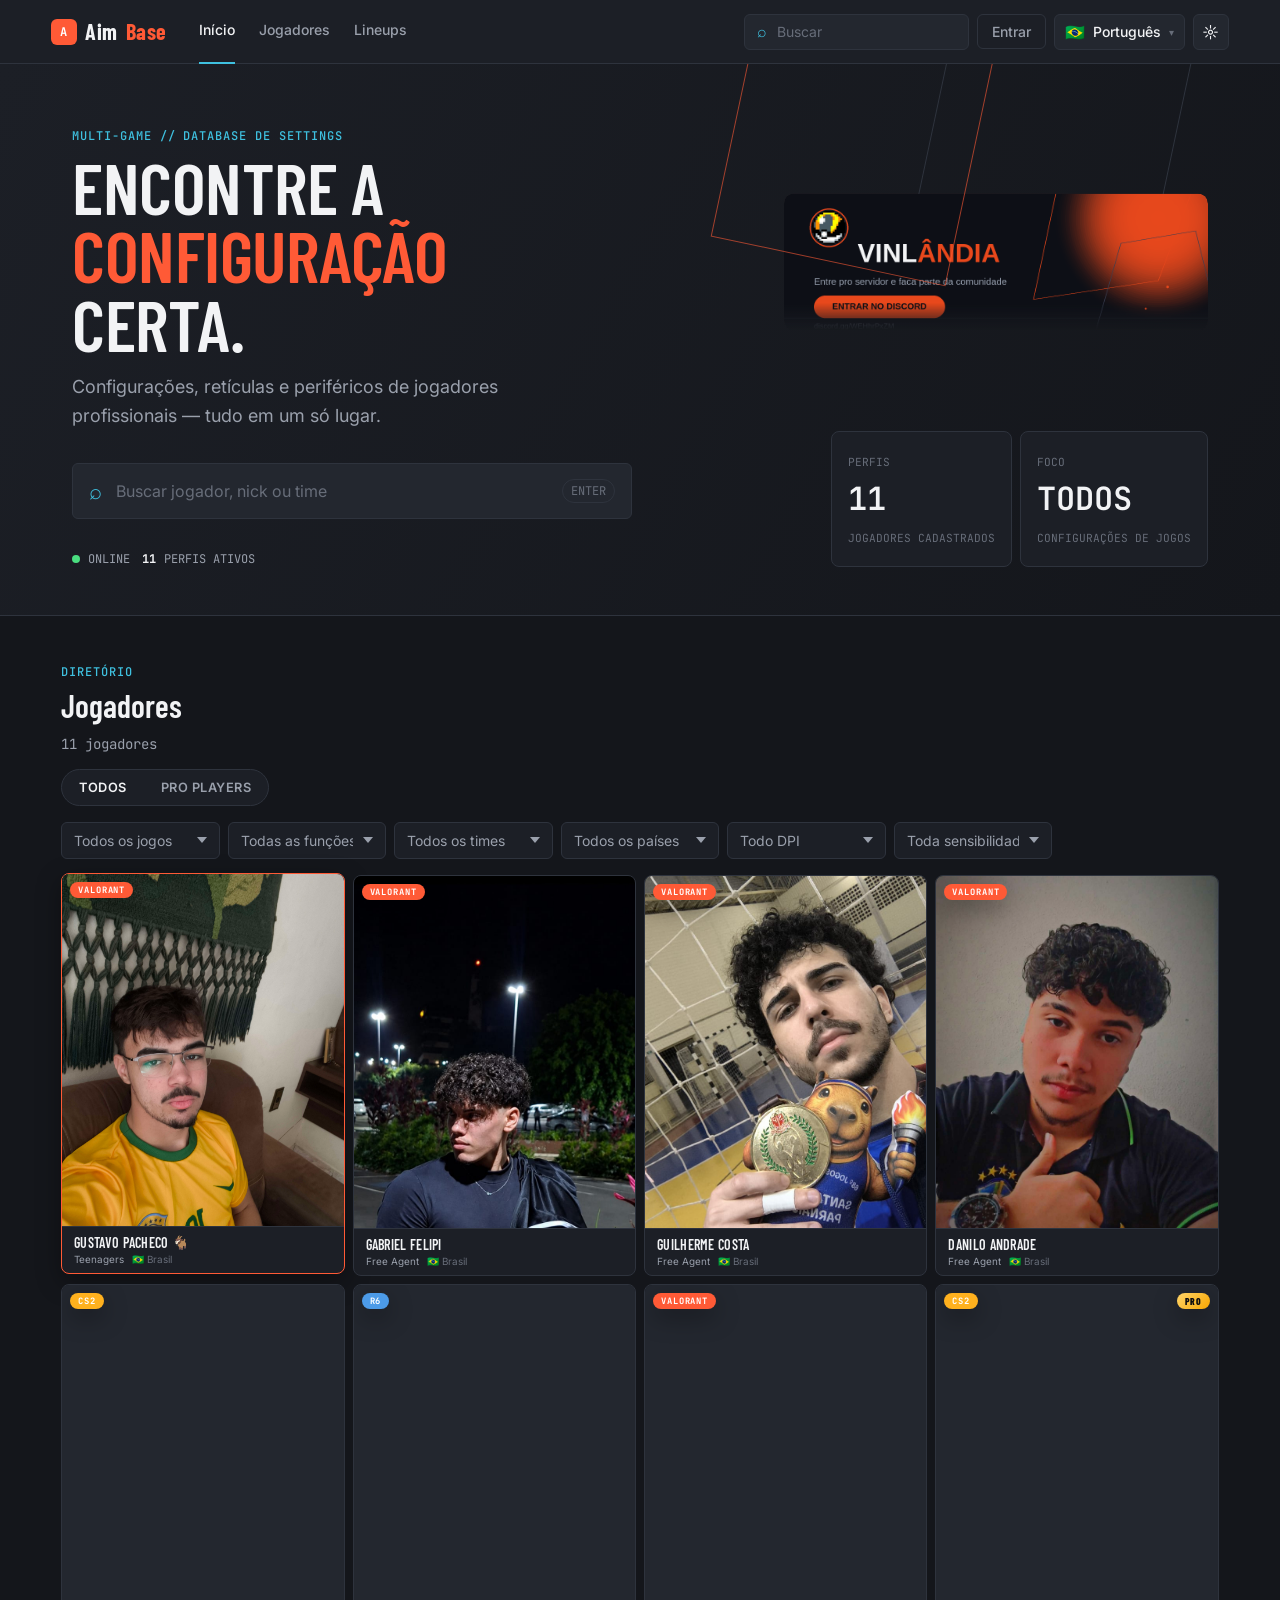
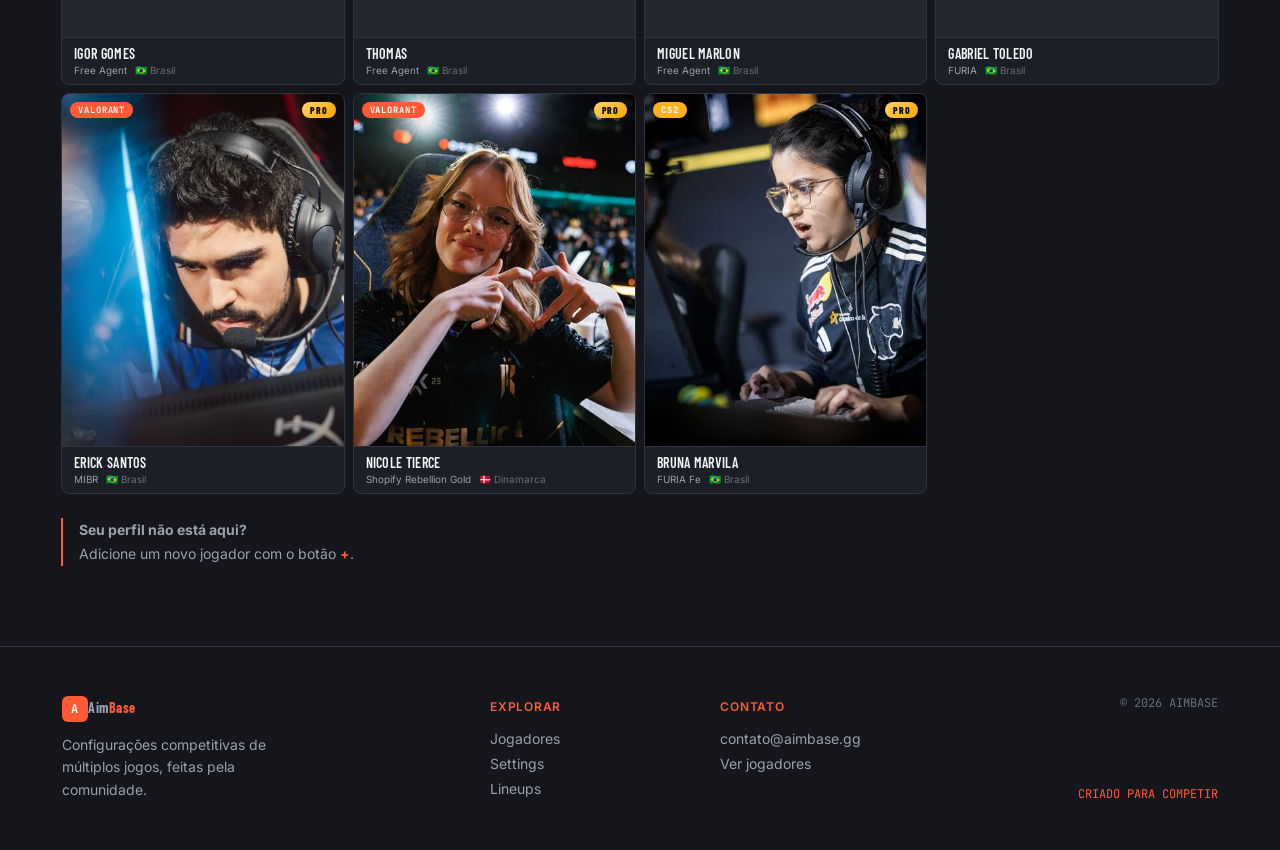
==== commit 0765f2c8: "fix: tornar botao Discord um link direto" ====
--- a/index.html
+++ b/index.html
@@ -152,67 +152,6 @@
           data-i18n="directory.noteHint">Adicione um novo jogador com o botão</span> <b>+</b>.</div>
     </aside>
 
-    <section class="content" id="settings">
-      <div class="breadcrumb"><span class="bc-path" data-i18n="breadcrumb.players">JOGADORES</span> <span>/</span> VALORANT <span>/</span> <b
-          id="crumbName">PACHECO</b></div>
-      <article class="profile-card">
-        <div class="profile-photo" id="profilePhoto"></div>
-        <div class="profile-info">
-          <p class="kicker" data-i18n="profile.label">PERFIL DO JOGADOR</p>
-          <h1 id="playerName">Gustavo Pacheco</h1>
-          <p class="tag" id="playerTag">pacheco#ofGod</p>
-          <div class="profile-grid">
-            <div><small data-i18n="profile.team">TIME</small><strong id="playerTeam">Free Agent</strong></div>
-            <div><small data-i18n="profile.role">FUNÇÃO</small><strong id="playerRole">Duelista</strong></div>
-            <div><small data-i18n="profile.country">PAÍS</small><strong id="playerCountry">🇧🇷 Brasil</strong></div>
-          </div>
-        </div>
-        <button class="copy-all" id="copySettings" type="button" data-i18n="profile.copySettings">Copiar settings</button>
-      </article>
-
-      <section class="settings-block">
-        <div class="section-heading"><span class="section-icon">⌖</span>
-          <h2 data-i18n="settings.mouse">Mouse settings</h2>
-        </div>
-        <div class="mouse-product"><span class="product-icon mouse-shape"></span>
-          <div><small data-i18n="settings.productMouse">MOUSE</small><strong id="mouseName">ATK A9 Plus</strong></div><a
-            id="mouseLink" href="#" target="_blank" rel="noopener" data-i18n="settings.viewProduct">Ver produto ↗</a>
-        </div>
-        <div class="data-grid">
-          <div><small data-i18n="settings.dpi">DPI</small><strong id="dpi">800</strong></div>
-          <div><small data-i18n="settings.sens">SENSIBILIDADE</small><strong id="sensitivity">0.50</strong></div>
-          <div><small data-i18n="settings.edpi">eDPI</small><strong id="edpi">400</strong></div>
-          <div><small data-i18n="settings.scoped">SCOPED SENS</small><strong id="scopedSensitivity">1.00</strong></div>
-        </div>
-      </section>
-
-      <section class="settings-block crosshair-block">
-        <div class="section-heading"><span class="section-icon">⌖</span>
-          <h2 data-i18n="settings.crosshair">Retícula</h2><button class="copy-code" id="crosshairCode" type="button"
-            data-i18n="settings.copyCode">Copiar código</button>
-        </div>
-        <div class="crosshair-preview"><img src="assets/mira.png?v=4" data-i18n-alt="settings.crosshairAlt"
-            alt="" id="crosshairImage" loading="lazy" decoding="async">
-        </div>
-        <code id="crosshairText">0;P;h;0;f;0;0l;4;0o;0;0a;1;0f;0;1b;0</code>
-      </section>
-
-      <section class="settings-block" id="gear">
-        <div class="section-heading"><span class="section-icon">◫</span>
-          <h2 data-i18n="settings.setup">Setup</h2>
-        </div>
-        <div class="gear-grid"><a class="gear-card" id="keyboardLink" href="#" target="_blank"
-            rel="noopener"><small data-i18n="settings.keyboard">TECLADO</small><strong id="keyboardName">Madlions 68
-              HE</strong><span data-i18n="settings.viewProduct">Ver produto ↗</span></a><a class="gear-card"
-            id="mousepadLink" href="#" target="_blank" rel="noopener"><small
-              data-i18n="settings.mousepad">MOUSEPAD</small><strong id="mousepadName">ATK 99G X Soft</strong><span
-              data-i18n="settings.viewProduct">Ver produto ↗</span></a><a class="gear-card" id="monitorLink" href="#"
-            target="_blank" rel="noopener"><small data-i18n="settings.monitor">MONITOR</small><strong
-              id="monitorName">SuperFrame SFP2415</strong><span data-i18n="settings.viewProduct">Ver produto
-              ↗</span></a></div>
-      </section>
-    </section>
-
   </main>
 
   <footer class="site-footer">
@@ -221,7 +160,7 @@
     </div>
     <div>
       <h3 data-i18n="footer.explore">Explorar</h3><a href="#players" data-i18n="nav.players">Jogadores</a><a
-        href="#settings" data-i18n="footer.settings">Settings</a><a href="lineups.html" data-i18n="nav.lineups">Lineups</a>
+        href="#players" data-i18n="footer.settings">Settings</a><a href="lineups.html" data-i18n="nav.lineups">Lineups</a>
     </div>
     <div>
       <h3 data-i18n="footer.contact">Contato</h3><a href="mailto:contato@aimbase.gg">contato@aimbase.gg</a><a
@@ -230,7 +169,7 @@
     <div class="footer-credit"><span>© 2026 AIMBASE</span><span data-i18n="footer.credit">CRIADO PARA COMPETIR</span></div>
   </footer>
   <nav class="mobile-nav" aria-label="Navegação mobile"><a href="#inicio"><span>⌂</span><span data-i18n="mobile.home">Início</span></a><a
-      href="#players"><span>◫</span><span data-i18n="mobile.players">Players</span></a><a href="#settings"><span>⌖</span><span
+      href="#players"><span>◫</span><span data-i18n="mobile.players">Players</span></a><a href="#players"><span>⌖</span><span
         data-i18n="mobile.setup">Setup</span></a><a href="#players"><span>☷</span><span
         data-i18n="mobile.directory">Diretório</span></a></nav>
 
@@ -271,7 +210,7 @@
         <button class="auth-submit" id="authSubmit" type="submit" data-i18n="auth.submit.login">ENTRAR</button>
       </form>
       <div class="auth-divider"><span data-i18n="auth.divider">OU CONTINUE COM</span></div>
-      <div class="auth-providers"><button type="button" data-provider="Discord"><b>◉</b> <span data-i18n="auth.provider.discord">Continuar com Discord</span></button><button type="button" data-provider="Google"><b>G</b> <span data-i18n="auth.provider.google">Continuar com Google</span></button></div>
+      <div class="auth-providers"><a class="auth-provider-link" href="https://discord.gg/pqPbX3uK9" target="_blank" rel="noopener noreferrer"><b>◉</b> <span data-i18n="auth.provider.discord">Continuar com Discord</span></a><button type="button" data-provider="Google"><b>G</b> <span data-i18n="auth.provider.google">Continuar com Google</span></button></div>
       <div class="auth-footer"><button id="forgotPassword" type="button" data-i18n="auth.forgot">Esqueceu a senha?</button><span id="authSwitchCopy"><span id="authSwitchPrompt" data-i18n="auth.switch.prompt.login">Não tem conta?</span><button id="authSwitch" type="button" data-i18n="auth.switch.action.login">Cadastre-se</button></span></div>
       <p class="auth-message" id="authMessage" role="status"></p>
     </section>
--- a/assets/css/components/profile-hero.css
+++ b/assets/css/components/profile-hero.css
@@ -299,6 +299,18 @@
   gap: var(--space-4);
 }
 
+@media (min-width: 768px) {
+  .clips-grid {
+    grid-template-columns: repeat(2, minmax(0, 1fr));
+  }
+}
+
+@media (min-width: 1024px) {
+  .clips-grid {
+    grid-template-columns: repeat(3, minmax(0, 1fr));
+  }
+}
+
 .clip-card {
   border: 1px solid var(--border-subtle);
   background: var(--bg-surface-alt);
--- a/assets/css/components/utility.css
+++ b/assets/css/components/utility.css
@@ -114,6 +114,31 @@
   opacity: 0.9;
 }
 
+.gear-thumb {
+  display: flex;
+  align-items: center;
+  justify-content: center;
+  width: 96px;
+  height: 96px;
+  flex: none;
+  padding: 8px;
+  border: 1px solid rgba(255, 255, 255, 0.08);
+  border-radius: var(--radius-card);
+  background: linear-gradient(145deg, rgba(255, 255, 255, 0.12), rgba(255, 255, 255, 0.06));
+  overflow: hidden;
+}
+
+.gear-thumb img {
+  width: 100%;
+  height: 100%;
+  object-fit: contain;
+}
+
+.gear-thumb[hidden],
+.mouse-product .product-icon[hidden] {
+  display: none;
+}
+
 .mouse-product small {
   display: block;
   color: var(--text-muted);
--- a/assets/css/responsive.css
+++ b/assets/css/responsive.css
@@ -261,6 +261,15 @@
     grid-template-columns: 1fr;
   }
 
+  .mouse-product {
+    flex-wrap: wrap;
+  }
+
+  .mouse-product > div {
+    flex: 1 1 120px;
+    min-width: 0;
+  }
+
   .form-grid {
     grid-template-columns: 1fr;
   }
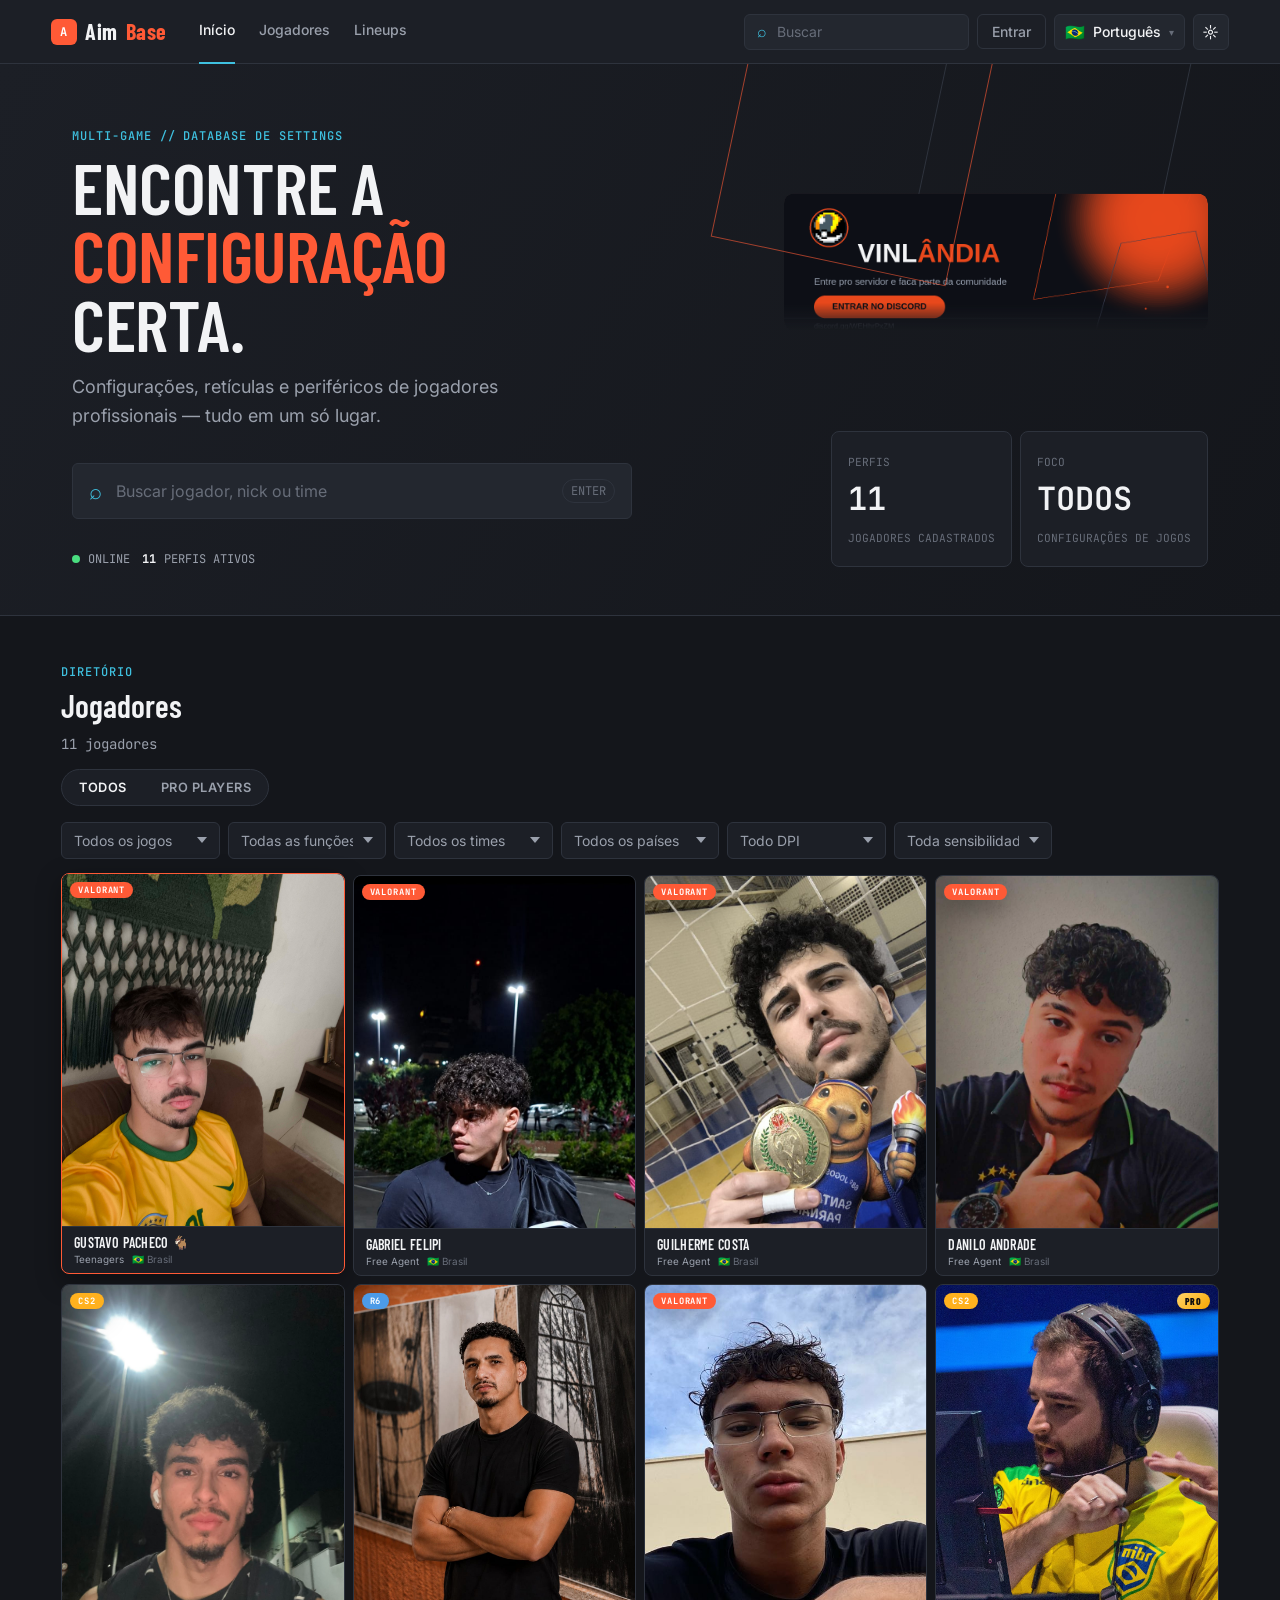
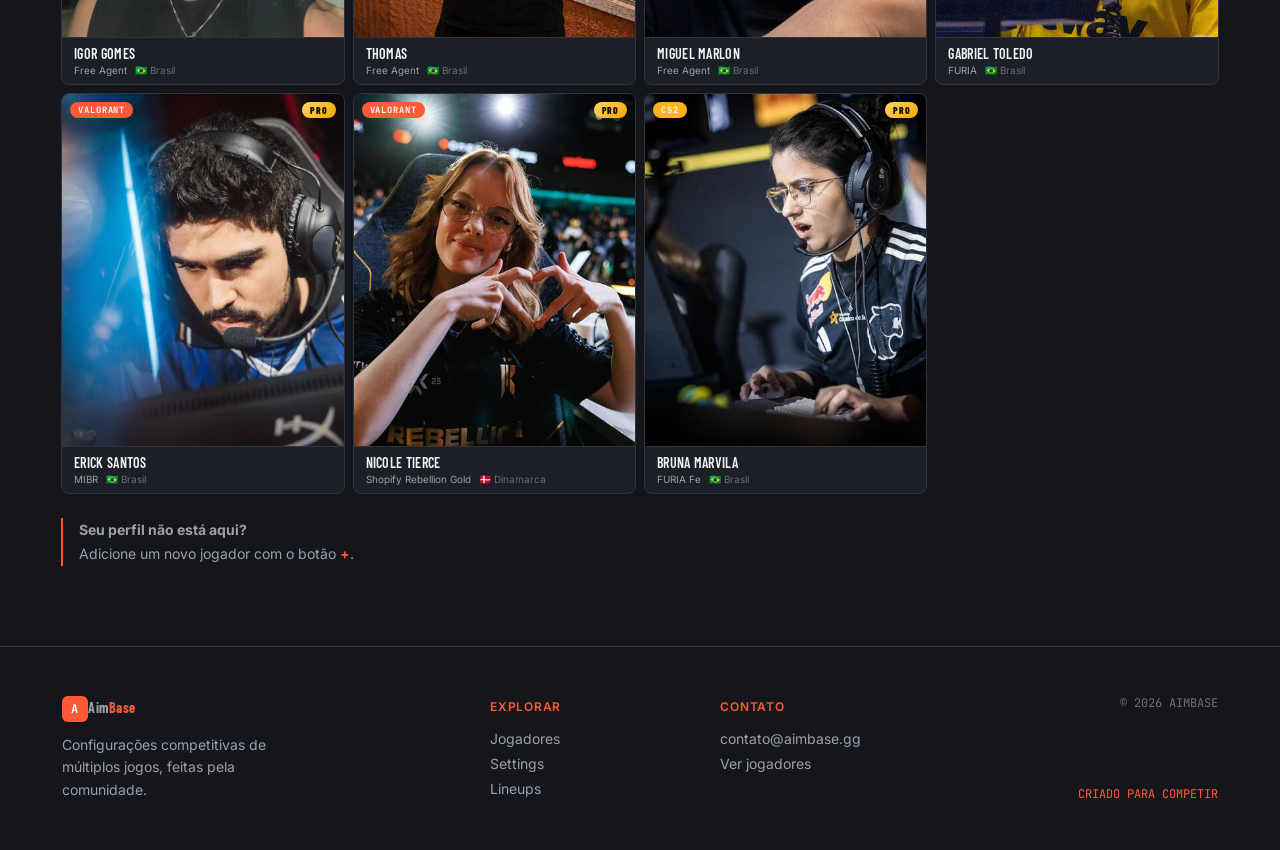
==== commit a0a30958: "Revert "fix: tornar botao Discord um link direto" This reverts commit 0765f2c84ae1405764d08e6a8d2655" ====
--- a/index.html
+++ b/index.html
@@ -210,7 +210,7 @@
         <button class="auth-submit" id="authSubmit" type="submit" data-i18n="auth.submit.login">ENTRAR</button>
       </form>
       <div class="auth-divider"><span data-i18n="auth.divider">OU CONTINUE COM</span></div>
-      <div class="auth-providers"><a class="auth-provider-link" href="https://discord.gg/pqPbX3uK9" target="_blank" rel="noopener noreferrer"><b>◉</b> <span data-i18n="auth.provider.discord">Continuar com Discord</span></a><button type="button" data-provider="Google"><b>G</b> <span data-i18n="auth.provider.google">Continuar com Google</span></button></div>
+      <div class="auth-providers"><button type="button" data-provider="Discord"><b>◉</b> <span data-i18n="auth.provider.discord">Continuar com Discord</span></button><button type="button" data-provider="Google"><b>G</b> <span data-i18n="auth.provider.google">Continuar com Google</span></button></div>
       <div class="auth-footer"><button id="forgotPassword" type="button" data-i18n="auth.forgot">Esqueceu a senha?</button><span id="authSwitchCopy"><span id="authSwitchPrompt" data-i18n="auth.switch.prompt.login">Não tem conta?</span><button id="authSwitch" type="button" data-i18n="auth.switch.action.login">Cadastre-se</button></span></div>
       <p class="auth-message" id="authMessage" role="status"></p>
     </section>
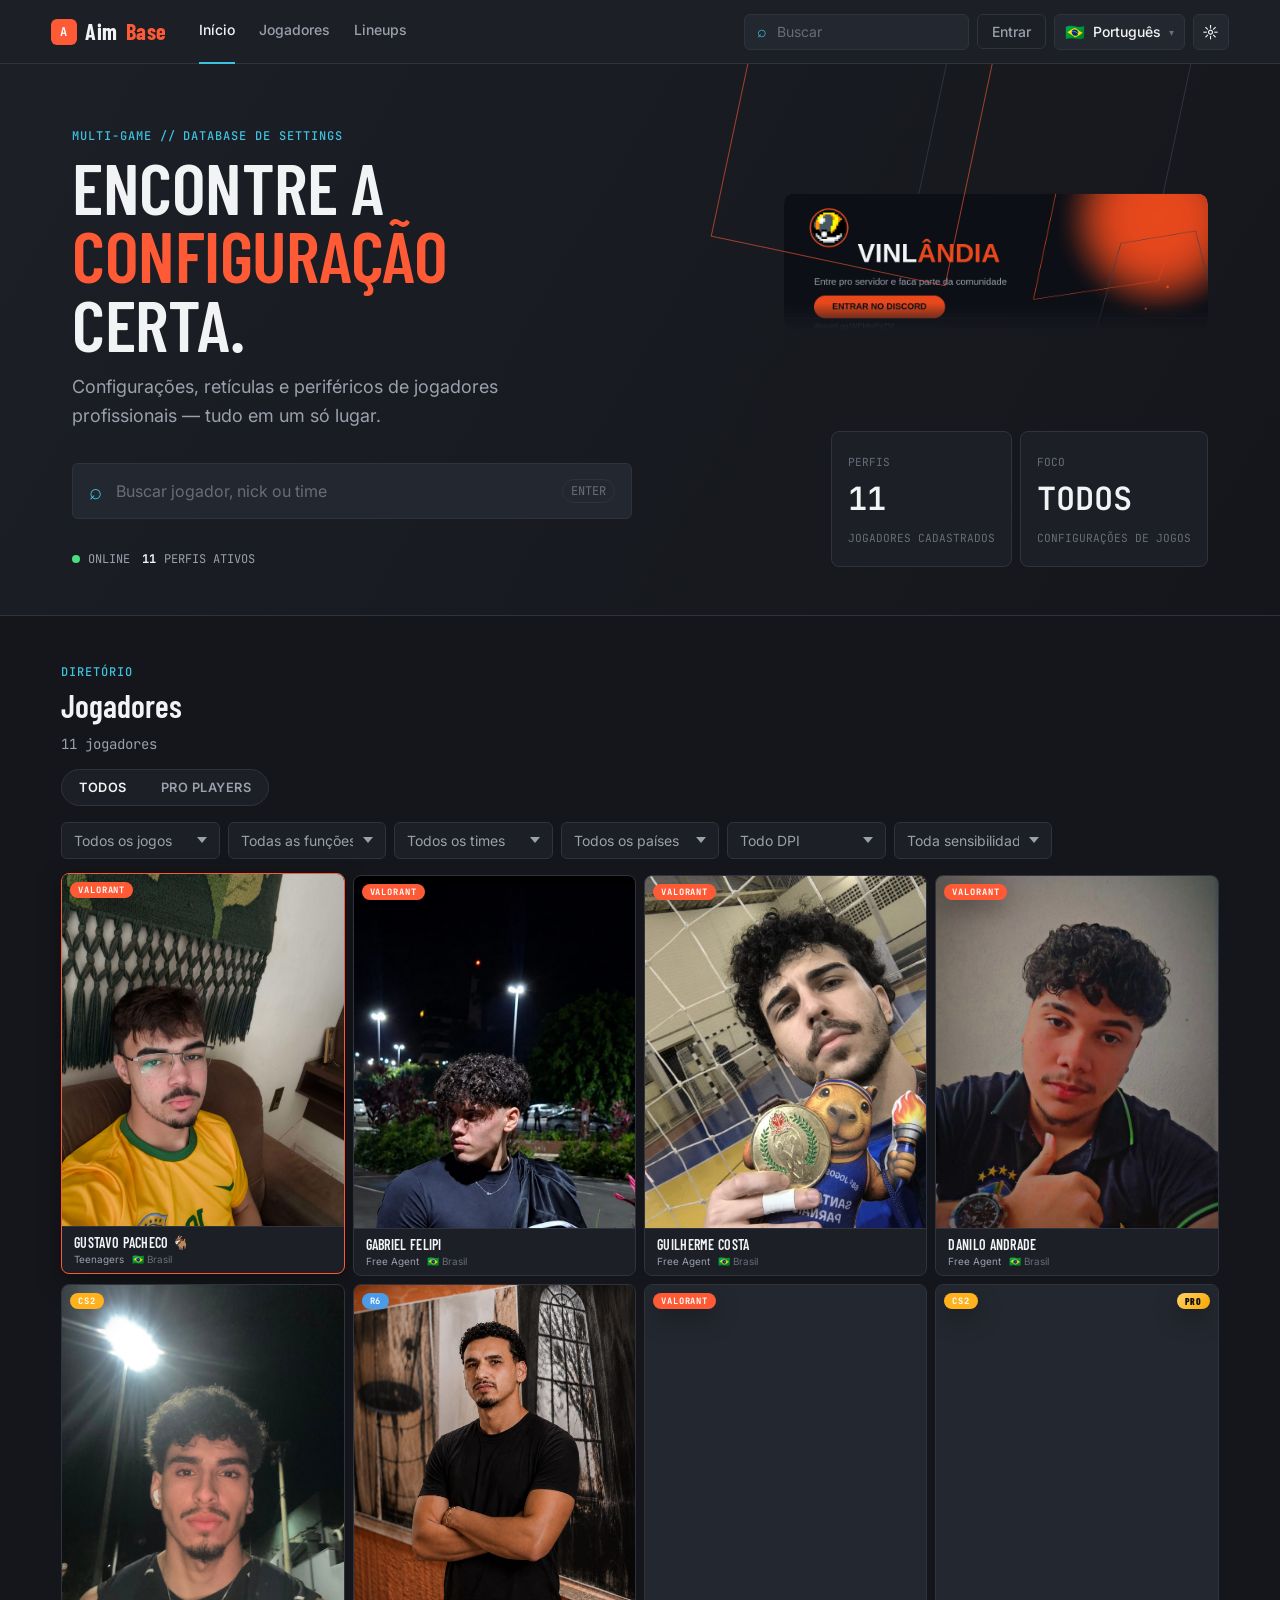
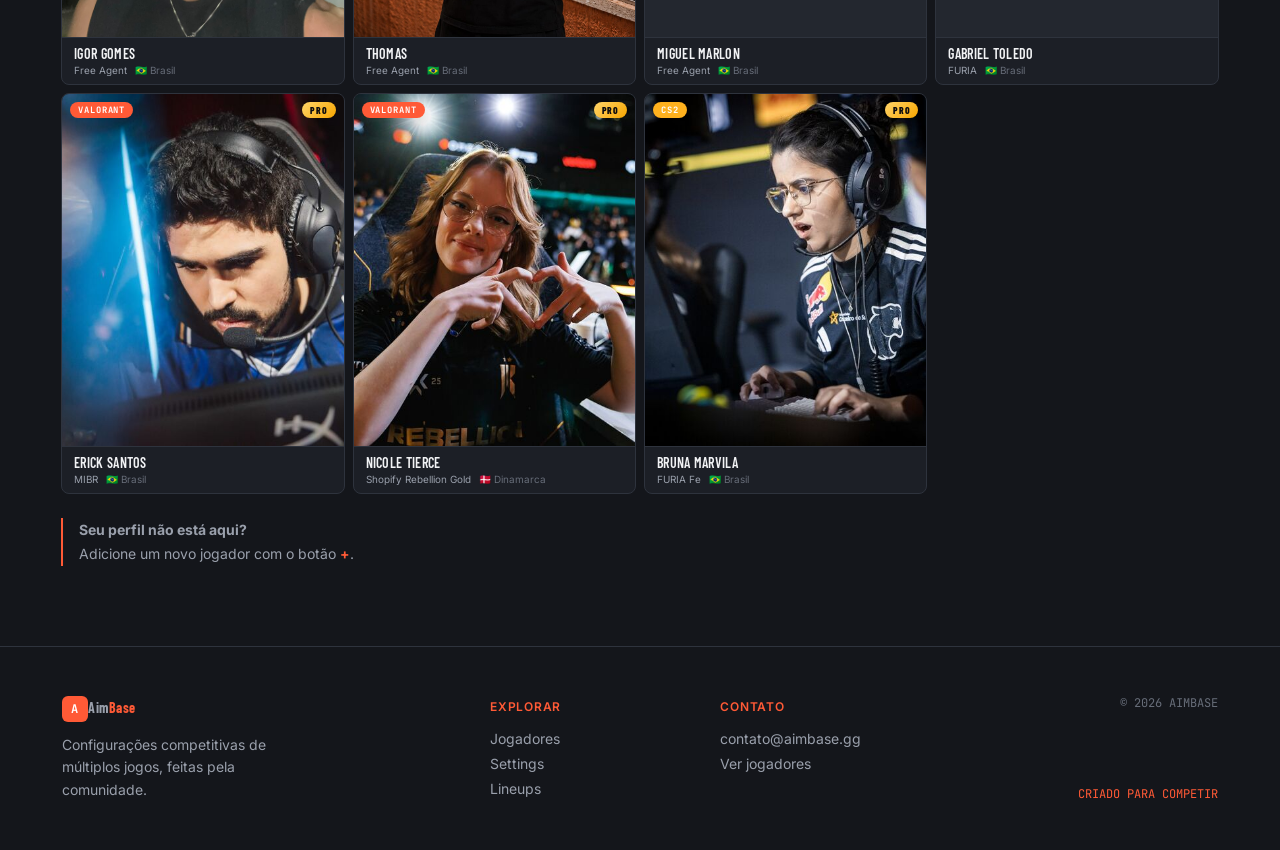
==== commit 563ebf7d: "fix: estabilizar traducoes na player.html com try/catch e defer" ====
--- a/index.html
+++ b/index.html
@@ -216,12 +216,11 @@
     </section>
   </dialog>
   <div class="toast" id="toast" role="status"></div>
-  <script src="assets/i18n/i18n.js"></script>
-  <script src="data.js"></script>
-  <script src="shared.js"></script>
-  <script src="api.js"></script>
-  <script src="assets/js/attributes.js"></script>
-  <script src="script.js"></script>
+  <script src="assets/i18n/i18n.js" defer></script>
+  <script src="data.js" defer></script>
+  <script src="shared.js" defer></script>
+  <script src="api.js" defer></script>
+  <script src="script.js" defer></script>
 </body>
 
 </html>
--- a/assets/css/components/comments.css
+++ b/assets/css/components/comments.css
@@ -9,6 +9,13 @@
   border-top: 1px solid var(--border-subtle);
   padding: var(--space-6) 0 0;
   margin: var(--space-4) 0 var(--space-7);
+  align-items: start;
+}
+
+.comments-section h2 {
+  font-size: var(--fs-2xl);
+  font-weight: 600;
+  margin-bottom: var(--space-2);
 }
 
 /* A seção de comentários é inserida fora do .profile-layout (via JS),
@@ -41,23 +48,54 @@
 
 .comment-form {
   display: flex;
+  flex-wrap: wrap;
   gap: var(--space-4);
   border-bottom: 1px solid var(--border-subtle);
   padding-bottom: var(--space-4);
+  align-items: flex-start;
 }
 
 .comment-fields {
-  flex: 1;
+  flex: 1 1 100%;
   display: grid;
   gap: var(--space-2);
 }
 
+.comment-label {
+  font: 500 var(--fs-xs) var(--font-mono);
+  text-transform: uppercase;
+  color: var(--text-muted);
+  letter-spacing: 0.08em;
+}
+
 .comment-form textarea {
-  min-height: 72px;
+  min-height: 90px;
+  width: 100%;
+}
+
+.comment-form input {
+  width: 100%;
 }
 
 .comment-form button {
-  align-self: flex-end;
+  align-self: flex-start;
+  white-space: nowrap;
+}
+
+.comment-meta {
+  display: flex;
+  justify-content: flex-end;
+}
+
+.comment-count {
+  font: 400 var(--fs-xs) var(--font-mono);
+  color: var(--text-muted);
+}
+
+.comment-error {
+  color: var(--accent-danger);
+  font-size: var(--fs-xs);
+  min-height: 1em;
 }
 
 .comment-list {
@@ -105,6 +143,7 @@
   font-size: var(--fs-sm);
   line-height: 1.6;
   max-width: 65ch;
+  word-break: break-word;
 }
 
 .empty-comments {
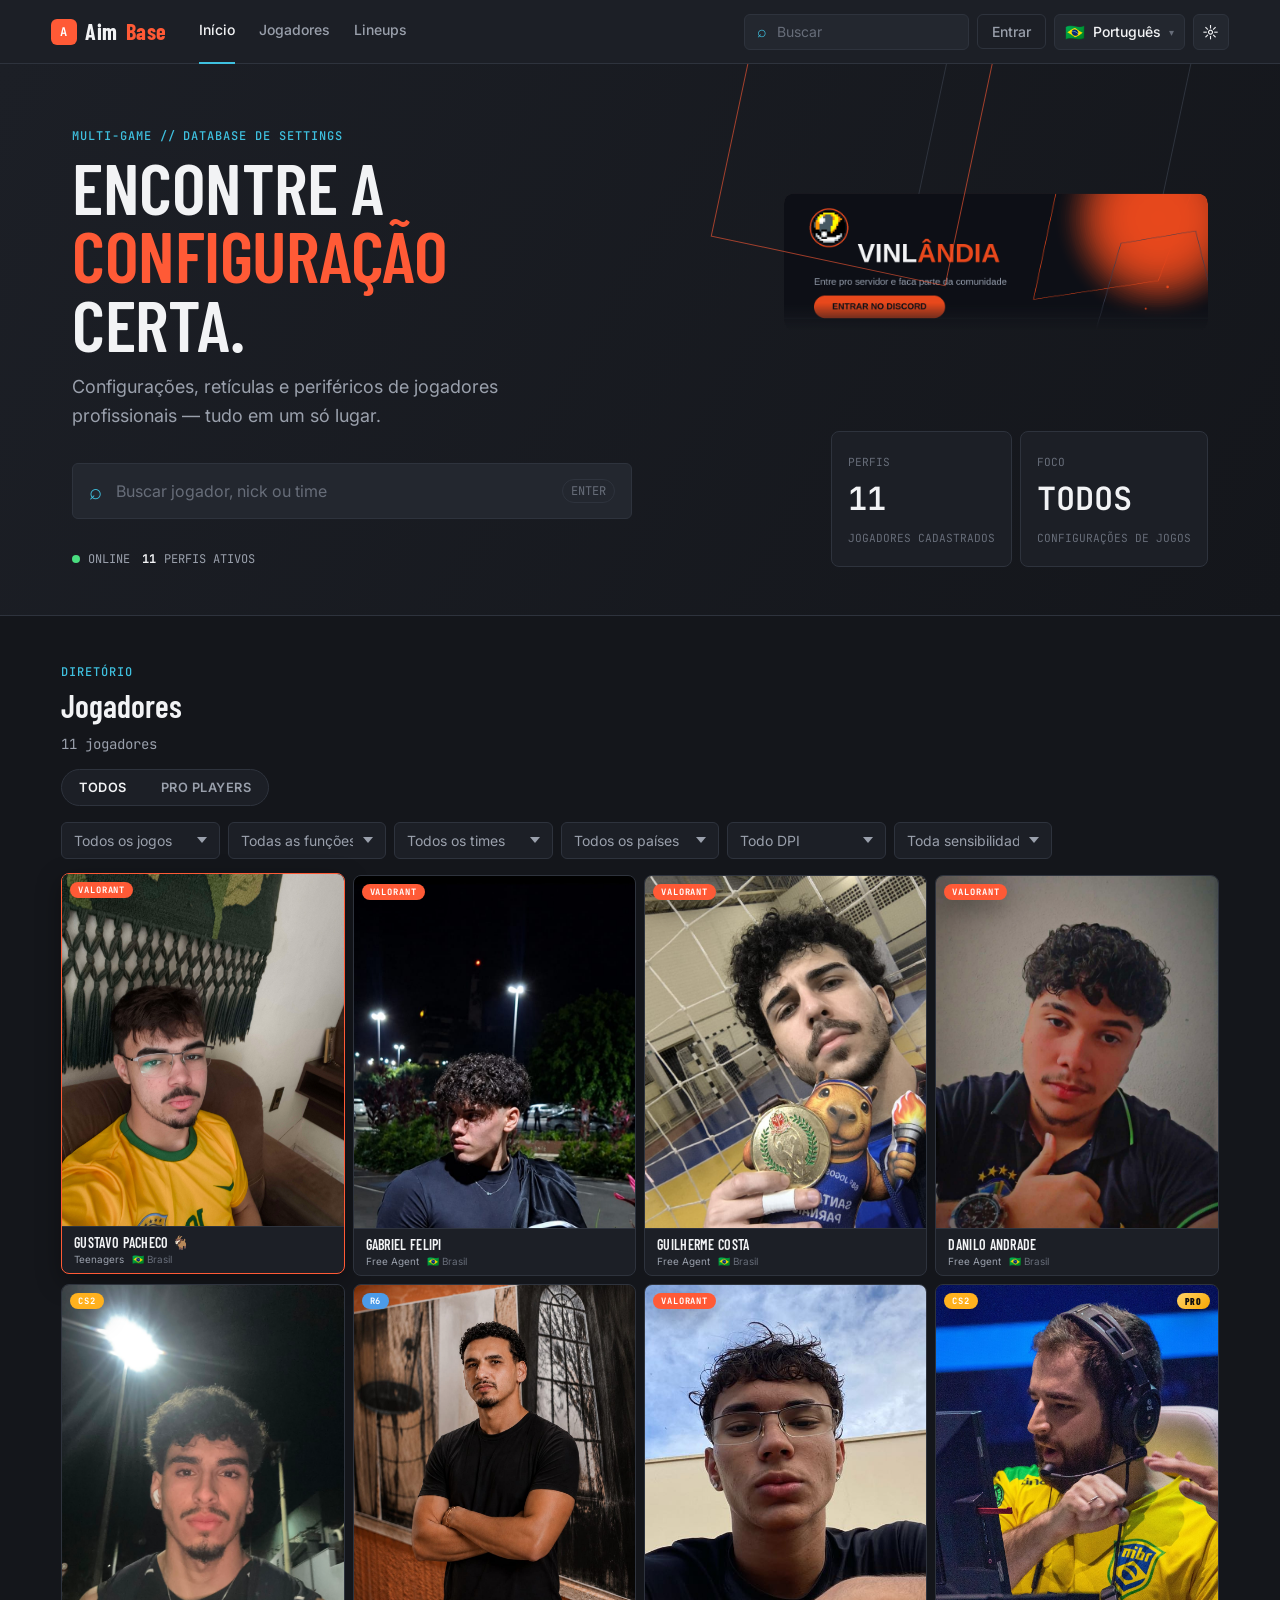
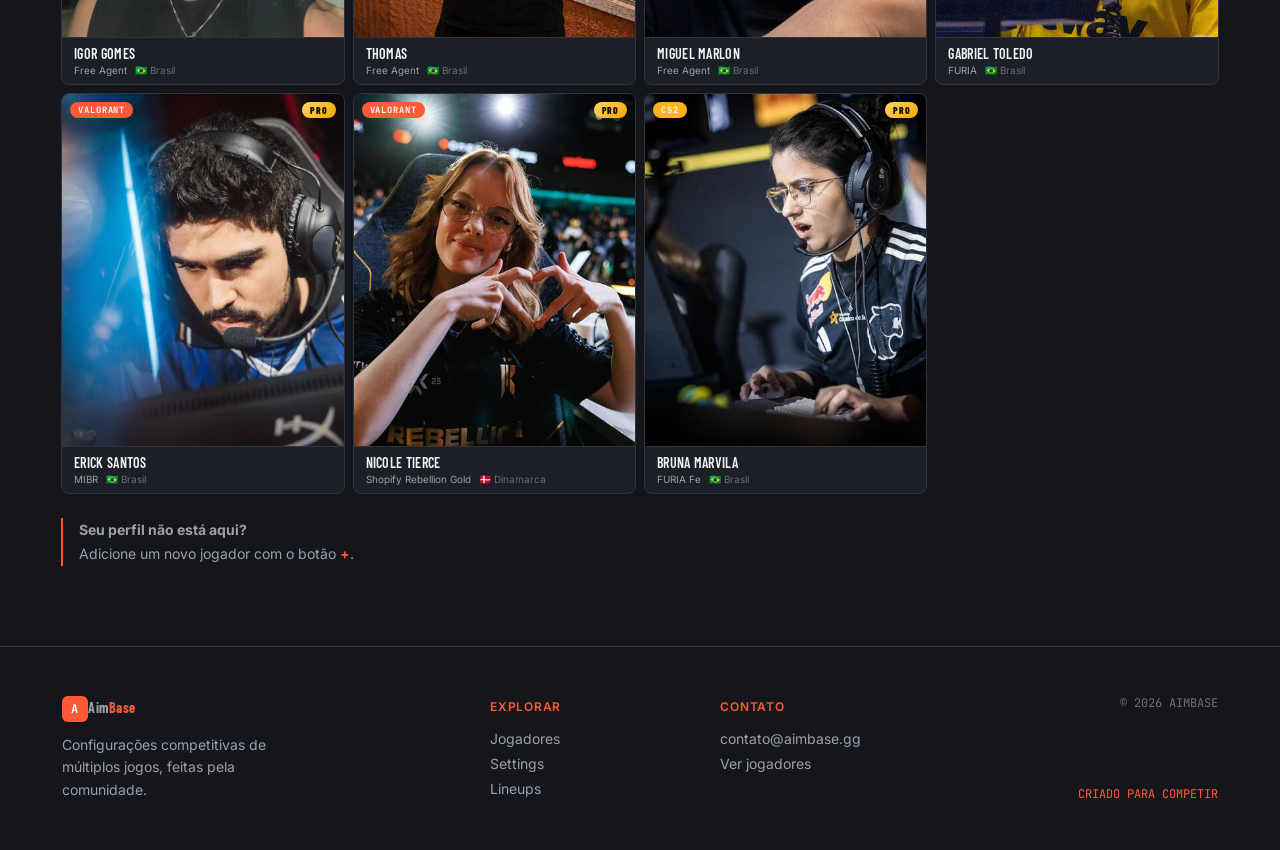
==== commit 49857a07: "fix: tornar botao do banner do hero clicavel e centralizar convite do Discord" ====
--- a/index.html
+++ b/index.html
@@ -86,7 +86,12 @@
         <kbd>ENTER</kbd>
       </label>
     </div>
-    <img class="hero-banner" src="assets/final.png" alt="" width="2040" height="660" decoding="async" fetchpriority="high">
+    <div class="hero-banner-wrap">
+      <img class="hero-banner" src="assets/final.png" alt="" width="2040" height="660" decoding="async" fetchpriority="high">
+      <a class="hero-banner-discord" id="heroDiscordLink" href="#" target="_blank" rel="noopener noreferrer"
+        data-i18n-aria-label="hero.discordCta" aria-label="Entrar no Discord da AimBase"></a>
+      <span class="hero-banner-old-invite" aria-hidden="true"></span>
+    </div>
     <div class="hero-status"><span class="status-dot"></span> <span data-i18n="hero.statusOnline">ONLINE</span> <b
         id="homePlayerCount">02</b> <span data-i18n="hero.statusProfiles">PERFIS ATIVOS</span></div>
     <div class="home-cards">
--- a/assets/css/pages/index.css
+++ b/assets/css/pages/index.css
@@ -37,14 +37,14 @@
 }
 
 /* ----- Banner do hero (vinlândia) ----- */
-.hero-banner {
+/* O wrapper concentra posicionamento, máscara e hover; a imagem preenche 100%. */
+.hero-banner-wrap {
   position: absolute;
   z-index: 5;
   top: 36%;
   right: clamp(20px, 6vw, 72px);
   width: min(calc(100% - 680px - 2 * clamp(20px, 6vw, 72px) - var(--space-6)), 640px);
   max-width: 100%;
-  height: auto;
   aspect-ratio: 2040 / 660;
   transform: translateY(-50%);
   border-radius: 10px;
@@ -54,9 +54,53 @@
   transition: transform var(--t-med), box-shadow var(--t-med);
 }
 
-.hero-banner:hover {
+.hero-banner {
+  display: block;
+  width: 100%;
+  height: 100%;
+  border-radius: inherit;
+}
+
+.hero-banner-wrap:hover {
   transform: translateY(-50%) scale(1.02);
   box-shadow: 0 24px 70px rgba(232, 72, 28, 0.35), 0 0 50px rgba(232, 72, 28, 0.25);
+}
+
+/* Área clicável sobre o botão desenhado no PNG: x 144-774, y 492-600 de 2040x660. */
+.hero-banner-discord {
+  position: absolute;
+  z-index: 2;
+  left: 7.0588%;
+  top: 74.5455%;
+  width: 30.9314%;
+  height: 16.5152%;
+  border-radius: 8px;
+  cursor: pointer;
+  text-decoration: none;
+  -webkit-tap-highlight-color: transparent;
+  transition: box-shadow var(--t-fast), background-color var(--t-fast);
+}
+
+.hero-banner-discord:hover {
+  background: rgba(255, 255, 255, 0.04);
+  box-shadow: 0 0 24px rgba(232, 72, 28, 0.55);
+}
+
+.hero-banner-discord:focus-visible {
+  outline: 3px solid var(--focus-ring);
+  outline-offset: 3px;
+}
+
+/* Cobre o convite antigo desenhado no rodapé do PNG: x 130-710, y 608-660. */
+.hero-banner-old-invite {
+  position: absolute;
+  z-index: 1;
+  left: 6.3725%;
+  top: 92.1212%;
+  width: 28.4314%;
+  height: 7.8788%;
+  background: #0d0f16;
+  pointer-events: none;
 }
 
 /* Profundidade: uma das linhas decorativas fica à frente do banner */
--- a/assets/css/responsive.css
+++ b/assets/css/responsive.css
@@ -55,7 +55,7 @@
     display: none;
   }
 
-  .hero-banner {
+  .hero-banner-wrap {
     display: none;
   }
 
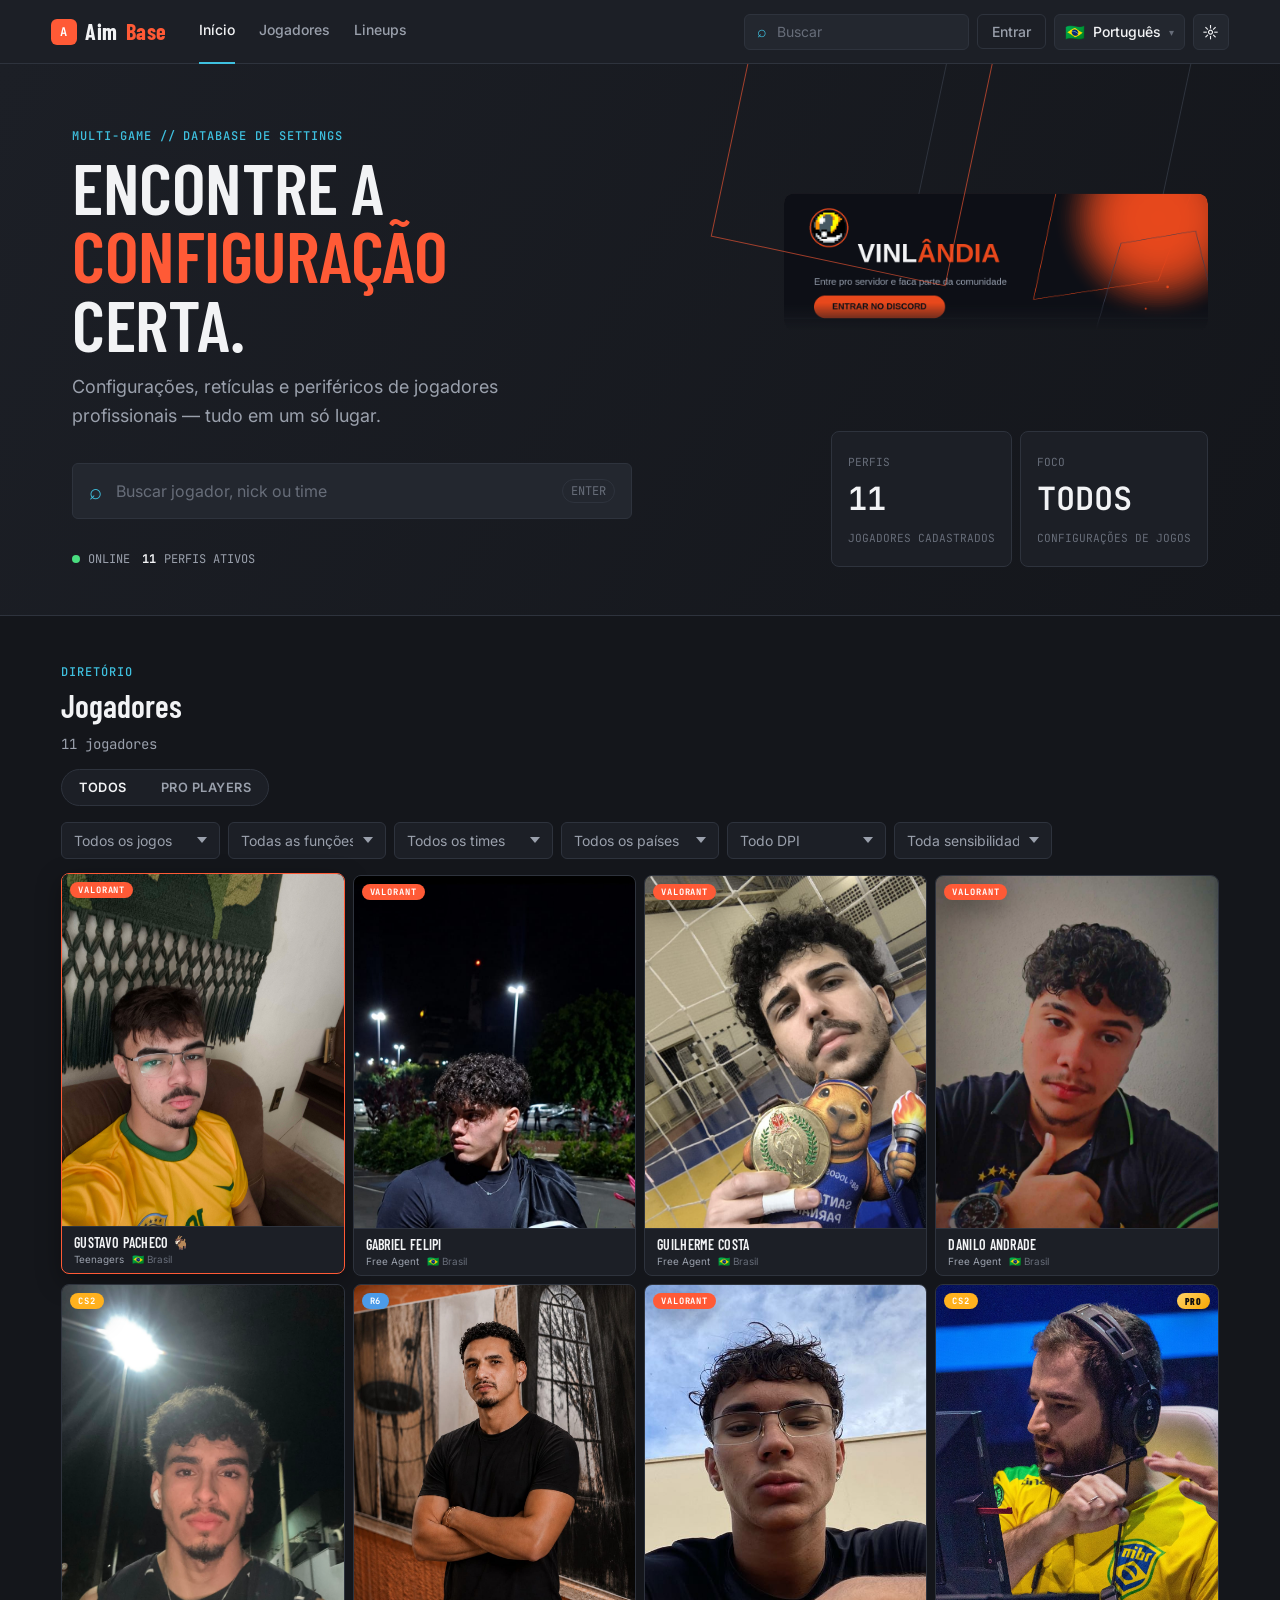
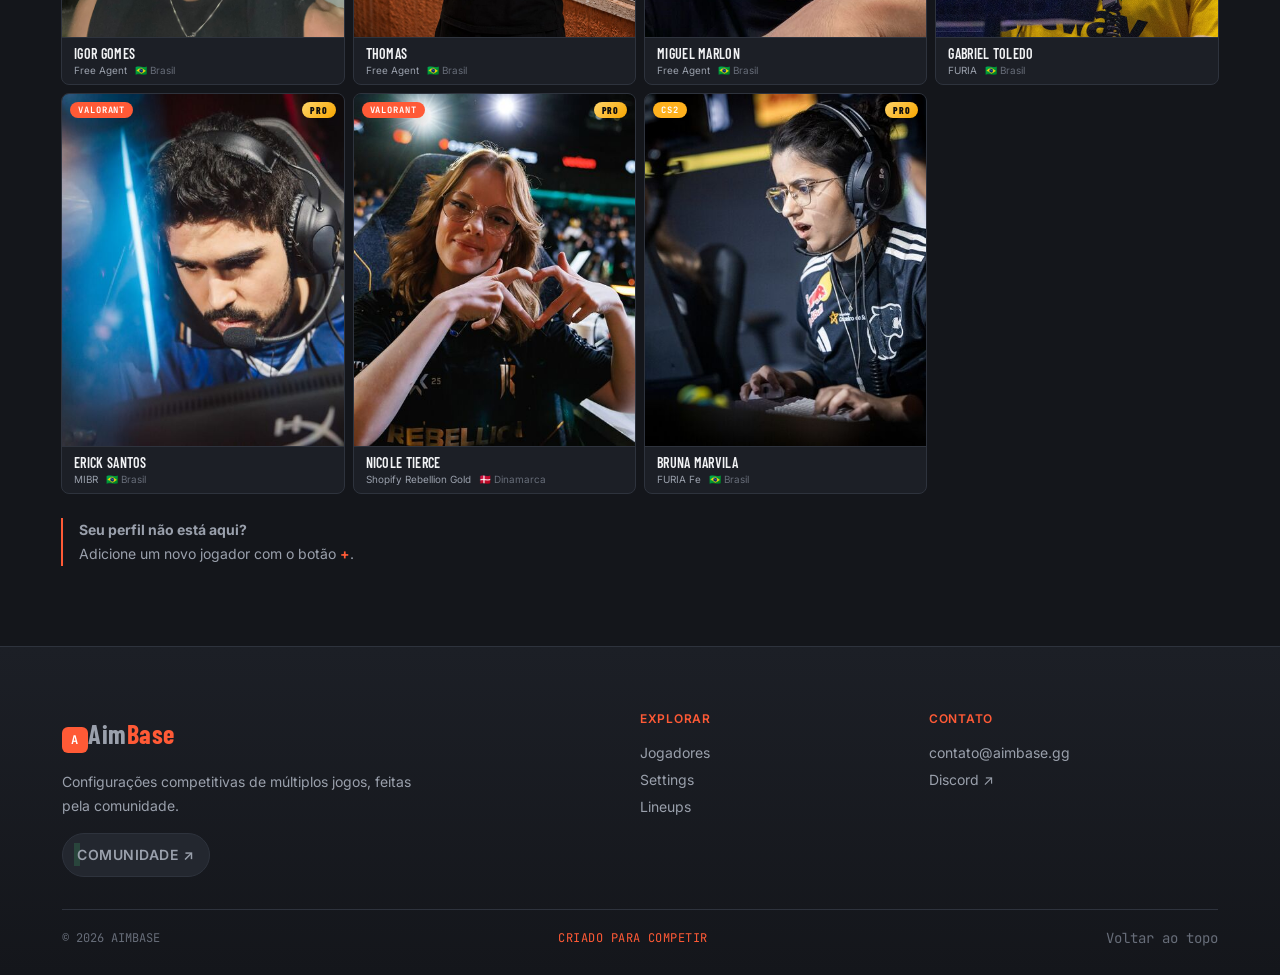
==== commit 4545f8b7: "refactor: remover comentarios e refazer rodape" ====
--- a/index.html
+++ b/index.html
@@ -32,7 +32,6 @@
   <link rel="stylesheet" href="assets/css/components/player-card.css">
   <link rel="stylesheet" href="assets/css/components/filters.css">
   <link rel="stylesheet" href="assets/css/components/profile-hero.css">
-  <link rel="stylesheet" href="assets/css/components/comments.css">
   <link rel="stylesheet" href="assets/css/components/utility.css">
   <link rel="stylesheet" href="assets/css/components/player-card-fifa.css">
   <link rel="stylesheet" href="assets/css/pages/index.css">
@@ -40,7 +39,7 @@
   <link rel="stylesheet" href="assets/css/language-switcher.css">
 </head>
 
-<body data-page="home" class="dark">
+<body id="top" data-page="home" class="dark">
   <header class="site-header">
     <a class="logo" href="#"><span class="logo-dot">A</span>Aim<span>Base</span></a>
     <nav class="top-nav" aria-label="Navegação principal"><a class="active" href="#inicio" data-i18n="nav.home">Início</a><a
@@ -160,18 +159,33 @@
   </main>
 
   <footer class="site-footer">
-    <div class="footer-brand"><a class="logo" href="#inicio"><span class="logo-dot">A</span>Aim<span>Base</span></a>
-      <p data-i18n="footer.desc">Configurações competitivas de múltiplos jogos, feitas pela comunidade.</p>
-    </div>
-    <div>
-      <h3 data-i18n="footer.explore">Explorar</h3><a href="#players" data-i18n="nav.players">Jogadores</a><a
-        href="#players" data-i18n="footer.settings">Settings</a><a href="lineups.html" data-i18n="nav.lineups">Lineups</a>
-    </div>
-    <div>
-      <h3 data-i18n="footer.contact">Contato</h3><a href="mailto:contato@aimbase.gg">contato@aimbase.gg</a><a
-        href="#players" data-i18n="footer.playersLink">Ver jogadores</a>
-    </div>
-    <div class="footer-credit"><span>© 2026 AIMBASE</span><span data-i18n="footer.credit">CRIADO PARA COMPETIR</span></div>
+    <div class="footer-main">
+      <div class="footer-brand">
+        <a class="logo" href="#inicio"><span class="logo-dot">A</span>Aim<span>Base</span></a>
+        <p data-i18n="footer.desc">Configurações competitivas de múltiplos jogos, feitas pela comunidade.</p>
+        <a class="footer-community" href="https://discord.gg/pqPbX3uK9" target="_blank" rel="noopener">
+          <span class="footer-community__dot" aria-hidden="true"></span>
+          <span data-i18n="footer.community">Comunidade</span>
+          <span aria-hidden="true">↗</span>
+        </a>
+      </div>
+      <nav class="footer-col" aria-label="Explorar" data-i18n-aria-label="footer.explore">
+        <h3 data-i18n="footer.explore">Explorar</h3>
+        <a href="#players" data-i18n="nav.players">Jogadores</a>
+        <a href="#players" data-i18n="footer.settings">Settings</a>
+        <a href="lineups.html" data-i18n="nav.lineups">Lineups</a>
+      </nav>
+      <nav class="footer-col" aria-label="Contato" data-i18n-aria-label="footer.contact">
+        <h3 data-i18n="footer.contact">Contato</h3>
+        <a href="mailto:contato@aimbase.gg">contato@aimbase.gg</a>
+        <a href="https://discord.gg/pqPbX3uK9" target="_blank" rel="noopener">Discord ↗</a>
+      </nav>
+    </div>
+    <div class="footer-bottom">
+      <span>© 2026 AIMBASE</span>
+      <span class="footer-credit" data-i18n="footer.credit">CRIADO PARA COMPETIR</span>
+      <a class="footer-top" href="#top" data-i18n="footer.backToTop">Voltar ao topo ↑</a>
+    </div>
   </footer>
   <nav class="mobile-nav" aria-label="Navegação mobile"><a href="#inicio"><span>⌂</span><span data-i18n="mobile.home">Início</span></a><a
       href="#players"><span>◫</span><span data-i18n="mobile.players">Players</span></a><a href="#players"><span>⌖</span><span
--- a/assets/css/layout.css
+++ b/assets/css/layout.css
@@ -143,19 +143,66 @@
 /* ----- Footer ----- */
 .site-footer {
   border-top: 1px solid var(--border-subtle);
+  background: linear-gradient(180deg, var(--bg-surface) 0%, var(--bg-base) 100%);
+  padding: var(--space-8) max(20px, calc((100% - 1156px) / 2)) var(--space-5);
+}
+
+.footer-main {
+  display: grid;
+  grid-template-columns: minmax(0, 2.2fr) minmax(150px, 1fr) minmax(180px, 1.2fr);
+  gap: var(--space-7);
+  padding-bottom: var(--space-6);
+}
+
+.footer-brand .logo {
+  font-size: 26px;
+}
+
+.footer-brand p {
+  max-width: 380px;
+  color: var(--text-secondary);
+  font-size: var(--fs-sm);
+  line-height: 1.7;
+  margin: var(--space-3) 0 var(--space-4);
+}
+
+.footer-community {
+  display: inline-flex;
+  align-items: center;
+  gap: var(--space-2);
+  width: max-content;
+  max-width: 100%;
+  padding: 8px 14px;
+  border: 1px solid var(--border-subtle);
+  border-radius: var(--radius-badge);
+  background: var(--bg-surface-alt);
+  color: var(--text-primary);
+  font-size: var(--fs-xs);
+  font-weight: 600;
+  letter-spacing: 0.04em;
+  text-transform: uppercase;
+  transition: border-color var(--t-fast), background var(--t-fast), color var(--t-fast);
+}
+
+.footer-community:hover {
+  border-color: var(--accent-primary);
   background: var(--bg-base);
-  padding: var(--space-7) max(20px, calc((100% - 1156px) / 2));
-  display: grid;
-  grid-template-columns: 2fr 1fr 1fr 1.35fr;
-  gap: var(--space-6);
-}
-
-.footer-brand p {
-  max-width: 250px;
-  color: var(--text-secondary);
-  font-size: var(--fs-sm);
-  line-height: 1.6;
-  margin: var(--space-3) 0 0;
+  color: var(--accent-primary);
+}
+
+.footer-community__dot {
+  width: 7px;
+  height: 7px;
+  border-radius: 50%;
+  background: var(--accent-success);
+  box-shadow: 0 0 0 3px rgba(74, 222, 128, 0.16);
+}
+
+.footer-col {
+  display: flex;
+  flex-direction: column;
+  align-items: flex-start;
+  gap: 2px;
 }
 
 .site-footer h3 {
@@ -163,7 +210,7 @@
   color: var(--accent-primary);
   letter-spacing: 0.06em;
   text-transform: uppercase;
-  margin: 4px 0 var(--space-3);
+  margin: 0 0 var(--space-3);
 }
 
 .site-footer a {
@@ -173,24 +220,36 @@
   color: var(--text-secondary);
   font-size: var(--fs-sm);
   line-height: 1.8;
+  transition: color var(--t-fast);
 }
 
 .site-footer a:hover {
   color: var(--text-primary);
 }
 
-.footer-credit {
-  display: flex;
-  flex-direction: column;
+.footer-bottom {
+  display: flex;
+  align-items: center;
   justify-content: space-between;
-  align-items: flex-end;
+  flex-wrap: wrap;
+  gap: var(--space-3);
+  border-top: 1px solid var(--border-subtle);
+  padding-top: var(--space-4);
   color: var(--text-muted);
   font: 400 0.75rem var(--font-mono);
-  text-align: right;
-}
-
-.footer-credit span:last-child {
-  color: var(--accent-primary);
+}
+
+.footer-credit {
+  color: var(--accent-primary);
+  letter-spacing: 0.04em;
+}
+
+.footer-top {
+  color: var(--text-muted) !important;
+}
+
+.footer-top:hover {
+  color: var(--accent-primary) !important;
 }
 
 /* ----- Mobile nav ----- */
--- a/assets/css/components/buttons.css
+++ b/assets/css/components/buttons.css
@@ -8,7 +8,6 @@
 .copy-all,
 .save-player,
 .auth-submit,
-.comment-form button,
 .copy-code {
   display: inline-flex;
   align-items: center;
--- a/assets/css/components/forms.css
+++ b/assets/css/components/forms.css
@@ -19,8 +19,6 @@
 .form-grid input,
 .form-grid select,
 .auth-field input,
-.comment-form input,
-.comment-form textarea,
 .admin-form input,
 .admin-form select,
 .admin-form textarea {
@@ -42,8 +40,6 @@
 .form-grid input:focus,
 .form-grid select:focus,
 .auth-field:focus-within,
-.comment-form input:focus,
-.comment-form textarea:focus,
 .admin-form input:focus,
 .admin-form select:focus,
 .admin-form textarea:focus {
--- a/assets/css/responsive.css
+++ b/assets/css/responsive.css
@@ -129,16 +129,21 @@
   }
 
   .site-footer {
+    padding-bottom: calc(var(--space-8) + 64px);
+  }
+
+  .footer-main {
     grid-template-columns: 1fr 1fr;
     gap: var(--space-5);
-    padding-bottom: calc(var(--space-7) + 64px);
-  }
-
-  .footer-credit {
-    grid-column: 1 / -1;
-    flex-direction: row;
-    justify-content: space-between;
-    text-align: left;
+  }
+
+  .footer-brand {
+    grid-column: 1 / -1;
+  }
+
+  .footer-bottom {
+    flex-direction: column;
+    align-items: flex-start;
   }
 
   .clip-desktop-only {
@@ -151,17 +156,6 @@
 
   .clips-grid {
     grid-template-columns: 1fr;
-  }
-
-  .comments-section {
-    grid-template-columns: 1fr;
-    gap: var(--space-4);
-  }
-
-  /* Clips profissionais: desktop fica oculto, mobile visível */
-  .profile-comments {
-    border-top: 1px solid var(--border-subtle);
-    padding-top: var(--space-5);
   }
 
   /* Cartão FIFA versão perfil: empilha em coluna no mobile */
@@ -273,4 +267,8 @@
   .form-grid {
     grid-template-columns: 1fr;
   }
-}
+
+  .footer-main {
+    grid-template-columns: 1fr;
+  }
+}
